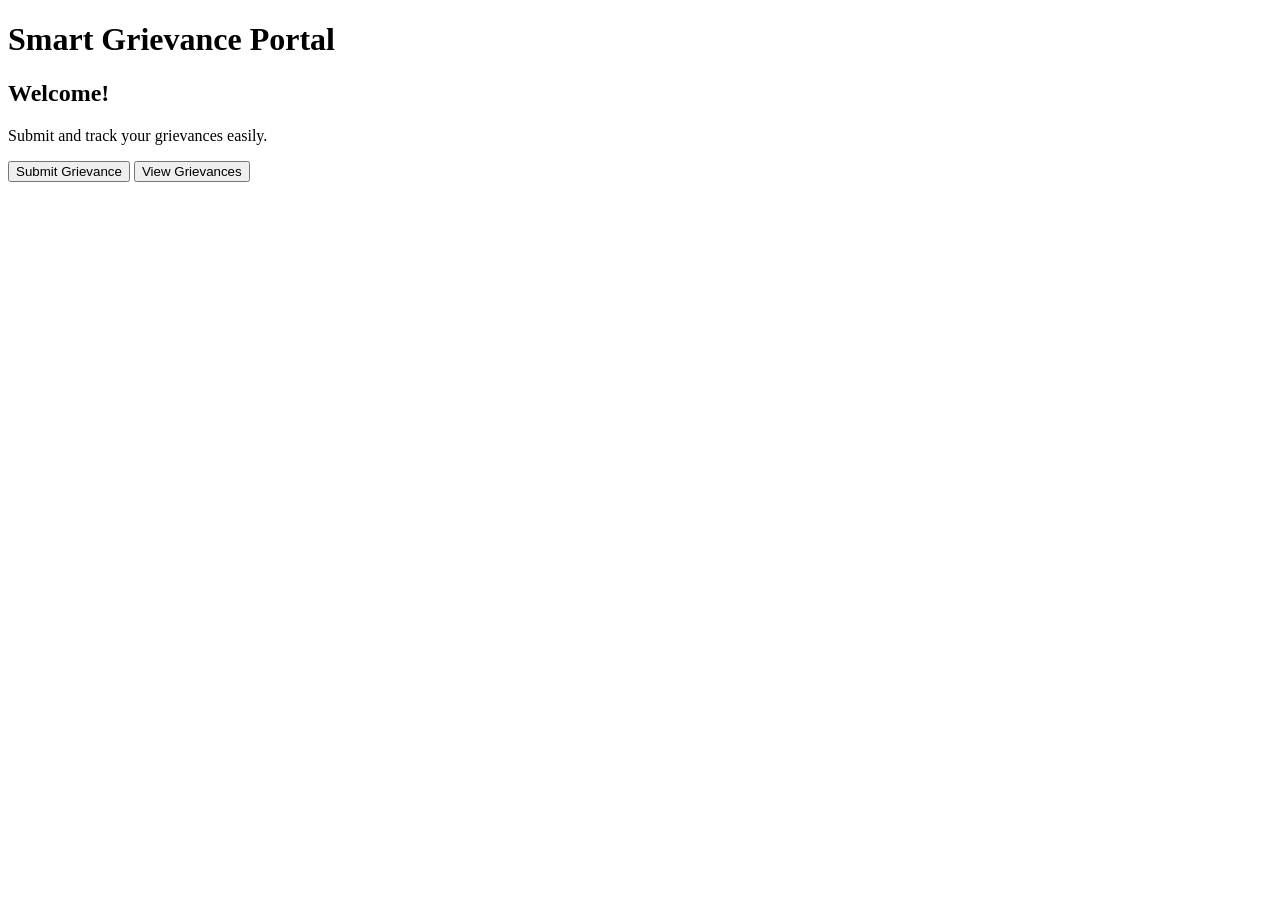
==== src/main/resources/static/index.html @ ce540e04 "Initial working version of Smart Grievance" ====
<!DOCTYPE html>
<html>

<head>
    <title>Smart Grievance</title>
</head>

<body>

    <h1>Smart Grievance Portal</h1>

    <h2>Welcome!</h2>

    <p>Submit and track your grievances easily.</p>

    <button onclick="location.href='submit.html'">Submit Grievance</button>
    <button onclick="location.href='grievances.html'">View Grievances</button>

</body>

</html>
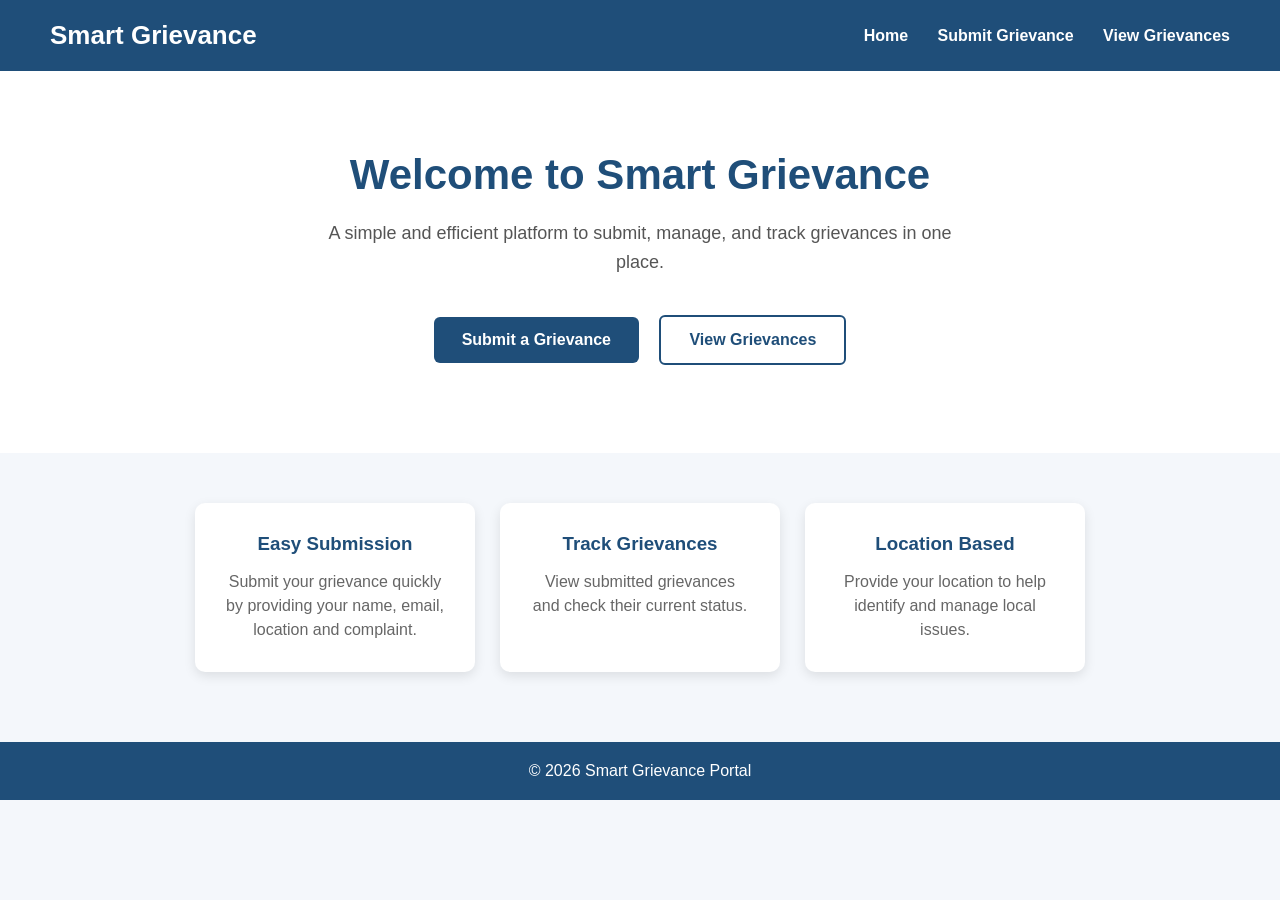
==== commit 3a040d44: "Complete frontend pages" ====
--- a/src/main/resources/static/index.html
+++ b/src/main/resources/static/index.html
@@ -1,21 +1,250 @@
 <!DOCTYPE html>
-<html>
-
+<html lang="en">
 <head>
-    <title>Smart Grievance</title>
+    <meta charset="UTF-8">
+    <meta name="viewport" content="width=device-width, initial-scale=1.0">
+
+    <title>Smart Grievance Portal</title>
+
+    <style>
+        * {
+            margin: 0;
+            padding: 0;
+            box-sizing: border-box;
+            font-family: Arial, sans-serif;
+        }
+
+        body {
+            background: #f4f7fb;
+            color: #222;
+            min-height: 100vh;
+        }
+
+        /* Header */
+        header {
+            background: #1f4e79;
+            color: white;
+            padding: 20px 50px;
+            display: flex;
+            justify-content: space-between;
+            align-items: center;
+        }
+
+        header h1 {
+            font-size: 26px;
+        }
+
+        nav a {
+            color: white;
+            text-decoration: none;
+            margin-left: 25px;
+            font-weight: bold;
+        }
+
+        nav a:hover {
+            text-decoration: underline;
+        }
+
+        /* Hero */
+        .hero {
+            background: white;
+            text-align: center;
+            padding: 80px 20px;
+        }
+
+        .hero h2 {
+            color: #1f4e79;
+            font-size: 42px;
+            margin-bottom: 20px;
+        }
+
+        .hero p {
+            color: #555;
+            font-size: 18px;
+            max-width: 650px;
+            margin: auto;
+            line-height: 1.6;
+        }
+
+        /* Buttons */
+        .buttons {
+            margin-top: 30px;
+        }
+
+        .btn {
+            display: inline-block;
+            padding: 14px 28px;
+            margin: 8px;
+            border-radius: 6px;
+            text-decoration: none;
+            font-weight: bold;
+        }
+
+        .primary {
+            background: #1f4e79;
+            color: white;
+        }
+
+        .primary:hover {
+            background: #163a5c;
+        }
+
+        .secondary {
+            background: white;
+            color: #1f4e79;
+            border: 2px solid #1f4e79;
+        }
+
+        .secondary:hover {
+            background: #eaf2f8;
+        }
+
+        /* Features */
+        .features {
+            display: flex;
+            justify-content: center;
+            gap: 25px;
+            padding: 50px 20px;
+            flex-wrap: wrap;
+        }
+
+        .card {
+            background: white;
+            width: 280px;
+            padding: 30px;
+            text-align: center;
+            border-radius: 10px;
+            box-shadow: 0 4px 12px rgba(0,0,0,0.1);
+        }
+
+        .card h3 {
+            color: #1f4e79;
+            margin-bottom: 15px;
+        }
+
+        .card p {
+            color: #666;
+            line-height: 1.5;
+        }
+
+        /* Footer */
+        footer {
+            background: #1f4e79;
+            color: white;
+            text-align: center;
+            padding: 20px;
+            margin-top: 20px;
+        }
+
+        /* Mobile */
+        @media (max-width: 600px) {
+
+            header {
+                flex-direction: column;
+                gap: 15px;
+                padding: 20px;
+            }
+
+            nav a {
+                margin: 0 8px;
+                font-size: 14px;
+            }
+
+            .hero {
+                padding: 60px 20px;
+            }
+
+            .hero h2 {
+                font-size: 32px;
+            }
+        }
+    </style>
 </head>
 
 <body>
 
-    <h1>Smart Grievance Portal</h1>
-
-    <h2>Welcome!</h2>
-
-    <p>Submit and track your grievances easily.</p>
-
-    <button onclick="location.href='submit.html'">Submit Grievance</button>
-    <button onclick="location.href='grievances.html'">View Grievances</button>
+    <!-- Header -->
+    <header>
+
+        <h1>Smart Grievance</h1>
+
+        <nav>
+            <a href="index.html">Home</a>
+            <a href="submit.html">Submit Grievance</a>
+            <a href="view-grievances.html">View Grievances</a>
+        </nav>
+
+    </header>
+
+
+    <!-- Welcome Section -->
+    <section class="hero">
+
+        <h2>Welcome to Smart Grievance</h2>
+
+        <p>
+            A simple and efficient platform to submit,
+            manage, and track grievances in one place.
+        </p>
+
+        <div class="buttons">
+
+            <a href="submit.html" class="btn primary">
+                Submit a Grievance
+            </a>
+
+            <a href="view-grievances.html" class="btn secondary">
+                View Grievances
+            </a>
+
+        </div>
+
+    </section>
+
+
+    <!-- Features -->
+    <section class="features">
+
+        <div class="card">
+            <h3>Easy Submission</h3>
+
+            <p>
+                Submit your grievance quickly by providing
+                your name, email, location and complaint.
+            </p>
+        </div>
+
+
+        <div class="card">
+            <h3>Track Grievances</h3>
+
+            <p>
+                View submitted grievances and check their
+                current status.
+            </p>
+        </div>
+
+
+        <div class="card">
+            <h3>Location Based</h3>
+
+            <p>
+                Provide your location to help identify
+                and manage local issues.
+            </p>
+        </div>
+
+    </section>
+
+
+    <!-- Footer -->
+    <footer>
+
+        <p>
+            &copy; 2026 Smart Grievance Portal
+        </p>
+
+    </footer>
 
 </body>
-
 </html>
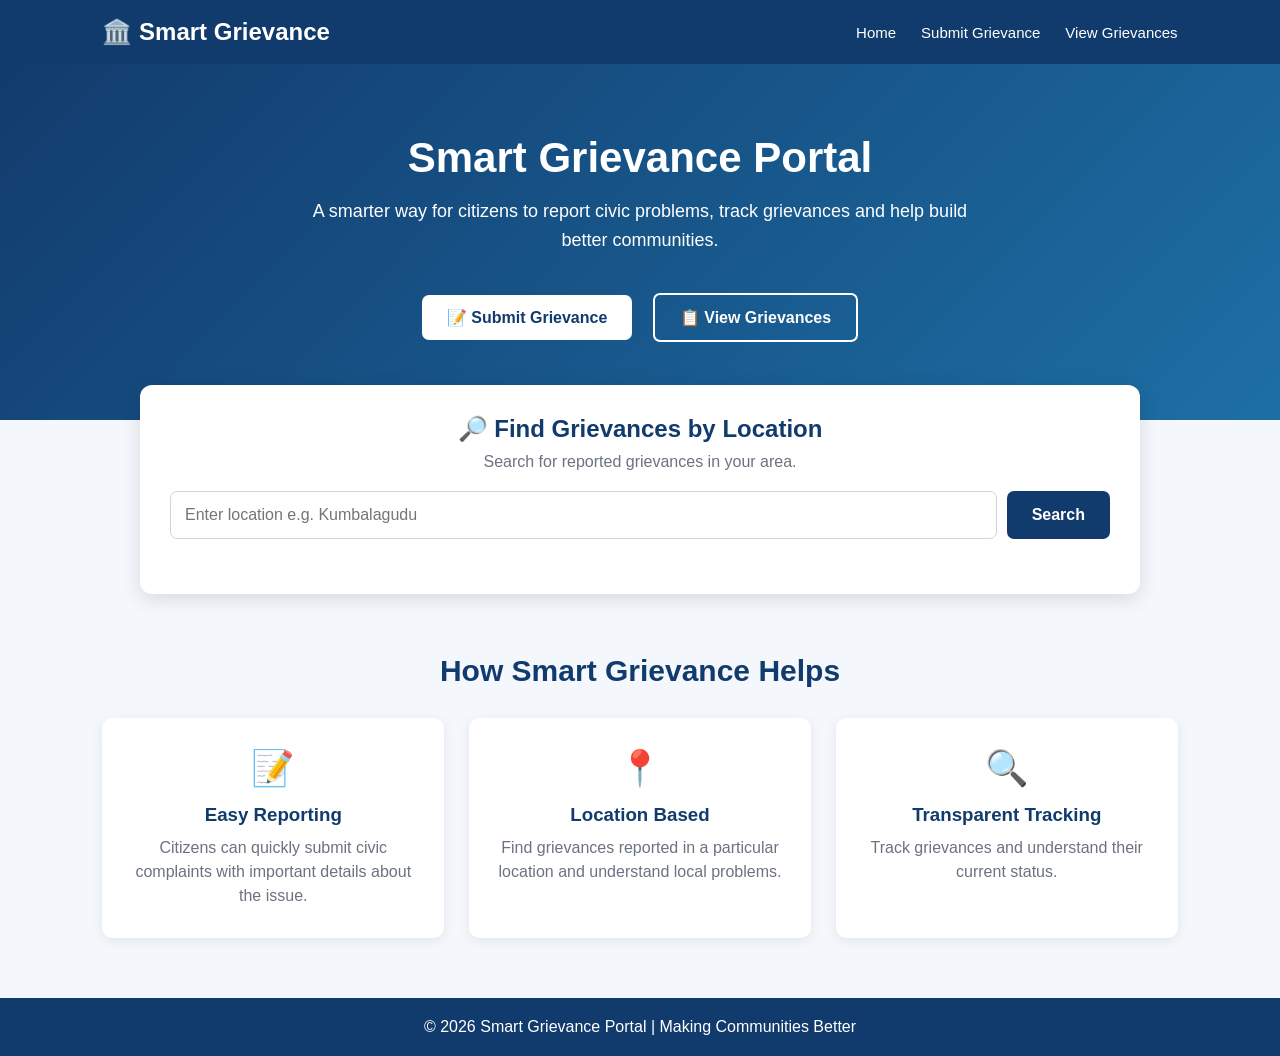
==== commit 548cfcbf: "Add AI grievance processing, SLA escalation and OTP verification" ====
--- a/src/main/resources/static/index.html
+++ b/src/main/resources/static/index.html
@@ -1,5 +1,6 @@
 <!DOCTYPE html>
 <html lang="en">
+
 <head>
     <meta charset="UTF-8">
     <meta name="viewport" content="width=device-width, initial-scale=1.0">
@@ -11,193 +12,307 @@
             margin: 0;
             padding: 0;
             box-sizing: border-box;
-            font-family: Arial, sans-serif;
-        }
-
+            font-family: Arial, Helvetica, sans-serif;
+        }
+        
         body {
             background: #f4f7fb;
-            color: #222;
-            min-height: 100vh;
-        }
-
-        /* Header */
-        header {
-            background: #1f4e79;
+            color: #1f2937;
+        }
+        /* Navigation Bar */
+        
+        nav {
+            background: #123b6d;
             color: white;
-            padding: 20px 50px;
+            padding: 18px 8%;
             display: flex;
             justify-content: space-between;
             align-items: center;
         }
-
-        header h1 {
-            font-size: 26px;
-        }
-
-        nav a {
+        
+        .logo {
+            font-size: 24px;
+            font-weight: bold;
+        }
+        
+        .nav-links {
+            display: flex;
+            gap: 25px;
+        }
+        
+        .nav-links a {
             color: white;
             text-decoration: none;
-            margin-left: 25px;
-            font-weight: bold;
-        }
-
-        nav a:hover {
+            font-size: 15px;
+        }
+        
+        .nav-links a:hover {
             text-decoration: underline;
         }
-
-        /* Hero */
+        /* Hero Section */
+        
         .hero {
-            background: white;
+            background: linear-gradient(135deg, #123b6d, #1d6fa5);
+            color: white;
+            padding: 70px 8%;
             text-align: center;
-            padding: 80px 20px;
-        }
-
-        .hero h2 {
-            color: #1f4e79;
+        }
+        
+        .hero h1 {
             font-size: 42px;
-            margin-bottom: 20px;
-        }
-
+            margin-bottom: 15px;
+        }
+        
         .hero p {
-            color: #555;
             font-size: 18px;
-            max-width: 650px;
+            max-width: 700px;
             margin: auto;
             line-height: 1.6;
         }
-
-        /* Buttons */
-        .buttons {
+        
+        .hero-buttons {
             margin-top: 30px;
         }
-
+        
         .btn {
             display: inline-block;
-            padding: 14px 28px;
+            padding: 13px 25px;
             margin: 8px;
-            border-radius: 6px;
+            border-radius: 7px;
             text-decoration: none;
             font-weight: bold;
-        }
-
-        .primary {
-            background: #1f4e79;
+            cursor: pointer;
+            border: none;
+        }
+        
+        .primary-btn {
+            background: white;
+            color: #123b6d;
+        }
+        
+        .secondary-btn {
+            background: transparent;
             color: white;
-        }
-
-        .primary:hover {
-            background: #163a5c;
-        }
-
-        .secondary {
+            border: 2px solid white;
+        }
+        
+        .btn:hover {
+            opacity: 0.85;
+        }
+        /* Location Search */
+        
+        .search-section {
+            width: 85%;
+            max-width: 1000px;
+            margin: -35px auto 40px;
             background: white;
-            color: #1f4e79;
-            border: 2px solid #1f4e79;
-        }
-
-        .secondary:hover {
-            background: #eaf2f8;
-        }
-
+            padding: 30px;
+            border-radius: 12px;
+            box-shadow: 0 5px 20px rgba(0, 0, 0, 0.12);
+        }
+        
+        .search-section h2 {
+            text-align: center;
+            margin-bottom: 10px;
+            color: #123b6d;
+        }
+        
+        .search-section p {
+            text-align: center;
+            color: #6b7280;
+            margin-bottom: 20px;
+        }
+        
+        .search-box {
+            display: flex;
+            gap: 10px;
+        }
+        
+        .search-box input {
+            flex: 1;
+            padding: 14px;
+            border: 1px solid #d1d5db;
+            border-radius: 7px;
+            font-size: 16px;
+        }
+        
+        .search-box button {
+            padding: 14px 25px;
+            background: #123b6d;
+            color: white;
+            border: none;
+            border-radius: 7px;
+            cursor: pointer;
+            font-size: 16px;
+            font-weight: bold;
+        }
+        
+        .search-box button:hover {
+            background: #0d2d52;
+        }
+        /* Results */
+        
+        #results {
+            margin-top: 25px;
+        }
+        
+        .result-card {
+            background: #f8fafc;
+            border-left: 5px solid #1d6fa5;
+            padding: 18px;
+            margin-top: 12px;
+            border-radius: 6px;
+        }
+        
+        .result-card h3 {
+            color: #123b6d;
+            margin-bottom: 8px;
+        }
+        
+        .result-card p {
+            text-align: left;
+            margin: 5px 0;
+            color: #374151;
+        }
+        
+        .status {
+            display: inline-block;
+            background: #fff3cd;
+            color: #856404;
+            padding: 5px 10px;
+            border-radius: 15px;
+            font-size: 13px;
+            font-weight: bold;
+        }
         /* Features */
+        
         .features {
-            display: flex;
-            justify-content: center;
+            padding: 20px 8% 60px;
+            text-align: center;
+        }
+        
+        .features h2 {
+            color: #123b6d;
+            margin-bottom: 30px;
+            font-size: 30px;
+        }
+        
+        .feature-container {
+            display: grid;
+            grid-template-columns: repeat(3, 1fr);
             gap: 25px;
-            padding: 50px 20px;
-            flex-wrap: wrap;
-        }
-
-        .card {
+        }
+        
+        .feature-card {
             background: white;
-            width: 280px;
-            padding: 30px;
-            text-align: center;
+            padding: 30px 20px;
             border-radius: 10px;
-            box-shadow: 0 4px 12px rgba(0,0,0,0.1);
-        }
-
-        .card h3 {
-            color: #1f4e79;
+            box-shadow: 0 3px 12px rgba(0, 0, 0, 0.08);
+        }
+        
+        .feature-icon {
+            font-size: 35px;
             margin-bottom: 15px;
         }
-
-        .card p {
-            color: #666;
+        
+        .feature-card h3 {
+            color: #123b6d;
+            margin-bottom: 10px;
+        }
+        
+        .feature-card p {
+            color: #6b7280;
             line-height: 1.5;
         }
-
         /* Footer */
+        
         footer {
-            background: #1f4e79;
+            background: #123b6d;
             color: white;
             text-align: center;
             padding: 20px;
-            margin-top: 20px;
-        }
-
+        }
         /* Mobile */
-        @media (max-width: 600px) {
-
-            header {
-                flex-direction: column;
-                gap: 15px;
-                padding: 20px;
+        
+        @media (max-width: 768px) {
+            .nav-links {
+                display: none;
             }
-
-            nav a {
-                margin: 0 8px;
-                font-size: 14px;
-            }
-
-            .hero {
-                padding: 60px 20px;
-            }
-
-            .hero h2 {
+            .hero h1 {
                 font-size: 32px;
             }
+            .search-box {
+                flex-direction: column;
+            }
+            .feature-container {
+                grid-template-columns: 1fr;
+            }
         }
     </style>
 </head>
 
 <body>
 
-    <!-- Header -->
-    <header>
-
-        <h1>Smart Grievance</h1>
-
-        <nav>
+    <!-- Navigation -->
+    <nav>
+
+        <div class="logo">
+            🏛️ Smart Grievance
+        </div>
+
+        <div class="nav-links">
             <a href="index.html">Home</a>
             <a href="submit.html">Submit Grievance</a>
-            <a href="view-grievances.html">View Grievances</a>
-        </nav>
-
-    </header>
-
-
-    <!-- Welcome Section -->
+            <a href="grievances.html">View Grievances</a>
+        </div>
+
+    </nav>
+
+
+    <!-- Hero Section -->
     <section class="hero">
 
-        <h2>Welcome to Smart Grievance</h2>
+        <h1>Smart Grievance Portal</h1>
 
         <p>
-            A simple and efficient platform to submit,
-            manage, and track grievances in one place.
+            A smarter way for citizens to report civic problems, track grievances and help build better communities.
         </p>
 
-        <div class="buttons">
-
-            <a href="submit.html" class="btn primary">
-                Submit a Grievance
+        <div class="hero-buttons">
+
+            <a href="submit.html" class="btn primary-btn">
+                📝 Submit Grievance
             </a>
 
-            <a href="view-grievances.html" class="btn secondary">
-                View Grievances
+            <a href="grievances.html" class="btn secondary-btn">
+                📋 View Grievances
             </a>
 
         </div>
+
+    </section>
+
+
+    <!-- Location Search -->
+    <section class="search-section">
+
+        <h2>🔎 Find Grievances by Location</h2>
+
+        <p>
+            Search for reported grievances in your area.
+        </p>
+
+        <div class="search-box">
+
+            <input type="text" id="locationInput" placeholder="Enter location e.g. Kumbalagudu">
+
+            <button onclick="searchLocation()">
+                Search
+            </button>
+
+        </div>
+
+        <div id="results"></div>
 
     </section>
 
@@ -205,33 +320,54 @@
     <!-- Features -->
     <section class="features">
 
-        <div class="card">
-            <h3>Easy Submission</h3>
-
-            <p>
-                Submit your grievance quickly by providing
-                your name, email, location and complaint.
-            </p>
-        </div>
-
-
-        <div class="card">
-            <h3>Track Grievances</h3>
-
-            <p>
-                View submitted grievances and check their
-                current status.
-            </p>
-        </div>
-
-
-        <div class="card">
-            <h3>Location Based</h3>
-
-            <p>
-                Provide your location to help identify
-                and manage local issues.
-            </p>
+        <h2>How Smart Grievance Helps</h2>
+
+        <div class="feature-container">
+
+            <div class="feature-card">
+
+                <div class="feature-icon">
+                    📝
+                </div>
+
+                <h3>Easy Reporting</h3>
+
+                <p>
+                    Citizens can quickly submit civic complaints with important details about the issue.
+                </p>
+
+            </div>
+
+
+            <div class="feature-card">
+
+                <div class="feature-icon">
+                    📍
+                </div>
+
+                <h3>Location Based</h3>
+
+                <p>
+                    Find grievances reported in a particular location and understand local problems.
+                </p>
+
+            </div>
+
+
+            <div class="feature-card">
+
+                <div class="feature-icon">
+                    🔍
+                </div>
+
+                <h3>Transparent Tracking</h3>
+
+                <p>
+                    Track grievances and understand their current status.
+                </p>
+
+            </div>
+
         </div>
 
     </section>
@@ -241,10 +377,127 @@
     <footer>
 
         <p>
-            &copy; 2026 Smart Grievance Portal
+            © 2026 Smart Grievance Portal | Making Communities Better
         </p>
 
     </footer>
 
+
+    <!-- JavaScript -->
+    <script>
+        function searchLocation() {
+
+            const location =
+                document.getElementById("locationInput").value.trim();
+
+            const results =
+                document.getElementById("results");
+
+            if (location === "") {
+
+                results.innerHTML =
+                    "<p style='text-align:center;color:red;'>Please enter a location.</p>";
+
+                return;
+            }
+
+            results.innerHTML =
+                "<p style='text-align:center;'>Searching...</p>";
+
+            fetch(
+                "/grievances/location/" +
+                encodeURIComponent(location)
+            )
+
+            .then(response => {
+
+                if (!response.ok) {
+                    throw new Error("Failed to fetch grievances");
+                }
+
+                return response.json();
+
+            })
+
+            .then(data => {
+
+                results.innerHTML = "";
+
+                if (data.length === 0) {
+
+                    results.innerHTML =
+                        "<p style='text-align:center;color:#6b7280;'>No grievances found for this location.</p>";
+
+                    return;
+                }
+
+                data.forEach(grievance => {
+
+                    const card =
+                        document.createElement("div");
+
+                    card.className = "result-card";
+
+                    card.innerHTML = `
+
+                            <h3>Grievance #${grievance.id}</h3>
+
+                            <p>
+                                <strong>Location:</strong>
+                                ${grievance.location}
+                            </p>
+
+                            <p>
+                                <strong>Grievance:</strong>
+                                ${grievance.grievance}
+                            </p>
+
+                            <p>
+                                <strong>Reported by:</strong>
+                                ${grievance.name}
+                            </p>
+
+                            <p>
+                                <strong>Status:</strong>
+                                <span class="status">
+                                    ${grievance.status || "Pending"}
+                                </span>
+                            </p>
+
+                        `;
+
+                    results.appendChild(card);
+
+                });
+
+            })
+
+            .catch(error => {
+
+                console.error(error);
+
+                results.innerHTML =
+                    "<p style='text-align:center;color:red;'>Unable to load grievances. Please try again.</p>";
+
+            });
+
+        }
+
+
+        // Allow pressing Enter in the search box
+        document
+            .getElementById("locationInput")
+            .addEventListener("keypress", function(event) {
+
+                if (event.key === "Enter") {
+
+                    searchLocation();
+
+                }
+
+            });
+    </script>
+
 </body>
+
 </html>
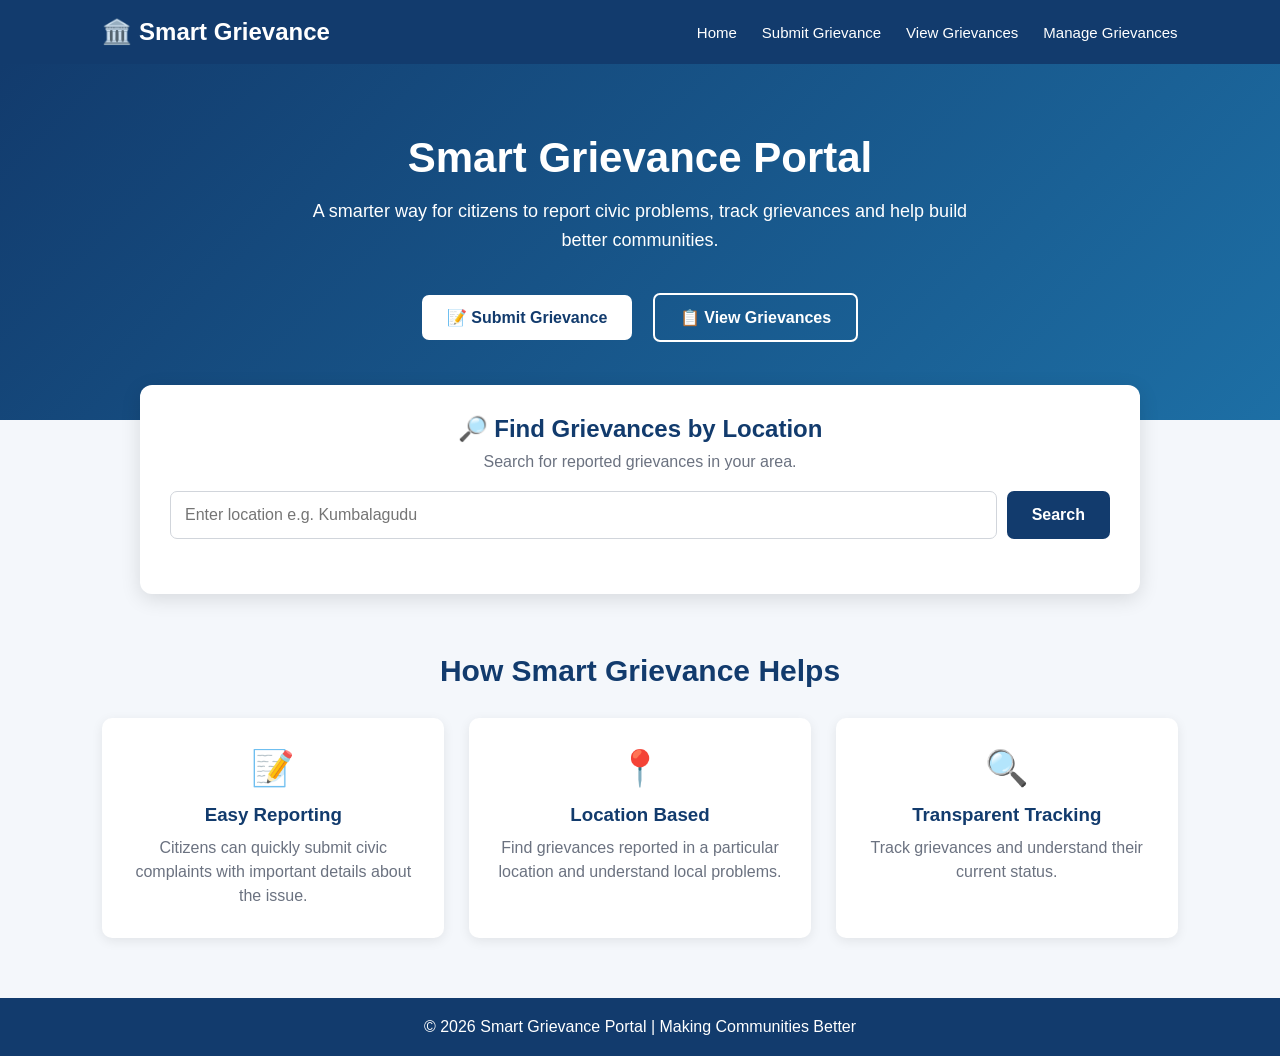
==== commit de2b2cb4: "Merge database features into main" ====
--- a/src/main/resources/static/index.html
+++ b/src/main/resources/static/index.html
@@ -18,6 +18,7 @@
         body {
             background: #f4f7fb;
             color: #1f2937;
+            min-height: 100vh;
         }
         /* Navigation Bar */
         
@@ -254,6 +255,7 @@
 <body>
 
     <!-- Navigation -->
+
     <nav>
 
         <div class="logo">
@@ -261,18 +263,33 @@
         </div>
 
         <div class="nav-links">
+
             <a href="index.html">Home</a>
-            <a href="submit.html">Submit Grievance</a>
-            <a href="grievances.html">View Grievances</a>
+
+            <a href="submit.html">
+                Submit Grievance
+            </a>
+
+            <a href="grievances.html">
+                View Grievances
+            </a>
+
+            <a href="view-grievances.html">
+                Manage Grievances
+            </a>
+
         </div>
 
     </nav>
 
 
     <!-- Hero Section -->
+
     <section class="hero">
 
-        <h1>Smart Grievance Portal</h1>
+        <h1>
+            Smart Grievance Portal
+        </h1>
 
         <p>
             A smarter way for citizens to report civic problems, track grievances and help build better communities.
@@ -294,9 +311,12 @@
 
 
     <!-- Location Search -->
+
     <section class="search-section">
 
-        <h2>🔎 Find Grievances by Location</h2>
+        <h2>
+            🔎 Find Grievances by Location
+        </h2>
 
         <p>
             Search for reported grievances in your area.
@@ -318,9 +338,12 @@
 
 
     <!-- Features -->
+
     <section class="features">
 
-        <h2>How Smart Grievance Helps</h2>
+        <h2>
+            How Smart Grievance Helps
+        </h2>
 
         <div class="feature-container">
 
@@ -330,7 +353,9 @@
                     📝
                 </div>
 
-                <h3>Easy Reporting</h3>
+                <h3>
+                    Easy Reporting
+                </h3>
 
                 <p>
                     Citizens can quickly submit civic complaints with important details about the issue.
@@ -345,7 +370,9 @@
                     📍
                 </div>
 
-                <h3>Location Based</h3>
+                <h3>
+                    Location Based
+                </h3>
 
                 <p>
                     Find grievances reported in a particular location and understand local problems.
@@ -360,7 +387,9 @@
                     🔍
                 </div>
 
-                <h3>Transparent Tracking</h3>
+                <h3>
+                    Transparent Tracking
+                </h3>
 
                 <p>
                     Track grievances and understand their current status.
@@ -374,6 +403,7 @@
 
 
     <!-- Footer -->
+
     <footer>
 
         <p>
@@ -384,6 +414,7 @@
 
 
     <!-- JavaScript -->
+
     <script>
         function searchLocation() {
 
@@ -440,31 +471,35 @@
 
                     card.innerHTML = `
 
-                            <h3>Grievance #${grievance.id}</h3>
-
-                            <p>
-                                <strong>Location:</strong>
-                                ${grievance.location}
-                            </p>
-
-                            <p>
-                                <strong>Grievance:</strong>
-                                ${grievance.grievance}
-                            </p>
-
-                            <p>
-                                <strong>Reported by:</strong>
-                                ${grievance.name}
-                            </p>
-
-                            <p>
-                                <strong>Status:</strong>
-                                <span class="status">
-                                    ${grievance.status || "Pending"}
-                                </span>
-                            </p>
-
-                        `;
+                        <h3>
+                            Grievance #${grievance.id}
+                        </h3>
+
+                        <p>
+                            <strong>Location:</strong>
+                            ${grievance.location}
+                        </p>
+
+                        <p>
+                            <strong>Grievance:</strong>
+                            ${grievance.grievance}
+                        </p>
+
+                        <p>
+                            <strong>Reported by:</strong>
+                            ${grievance.name}
+                        </p>
+
+                        <p>
+                            <strong>Status:</strong>
+
+                            <span class="status">
+                                ${grievance.status || "Pending"}
+                            </span>
+
+                        </p>
+
+                    `;
 
                     results.appendChild(card);
 
@@ -485,6 +520,7 @@
 
 
         // Allow pressing Enter in the search box
+
         document
             .getElementById("locationInput")
             .addEventListener("keypress", function(event) {
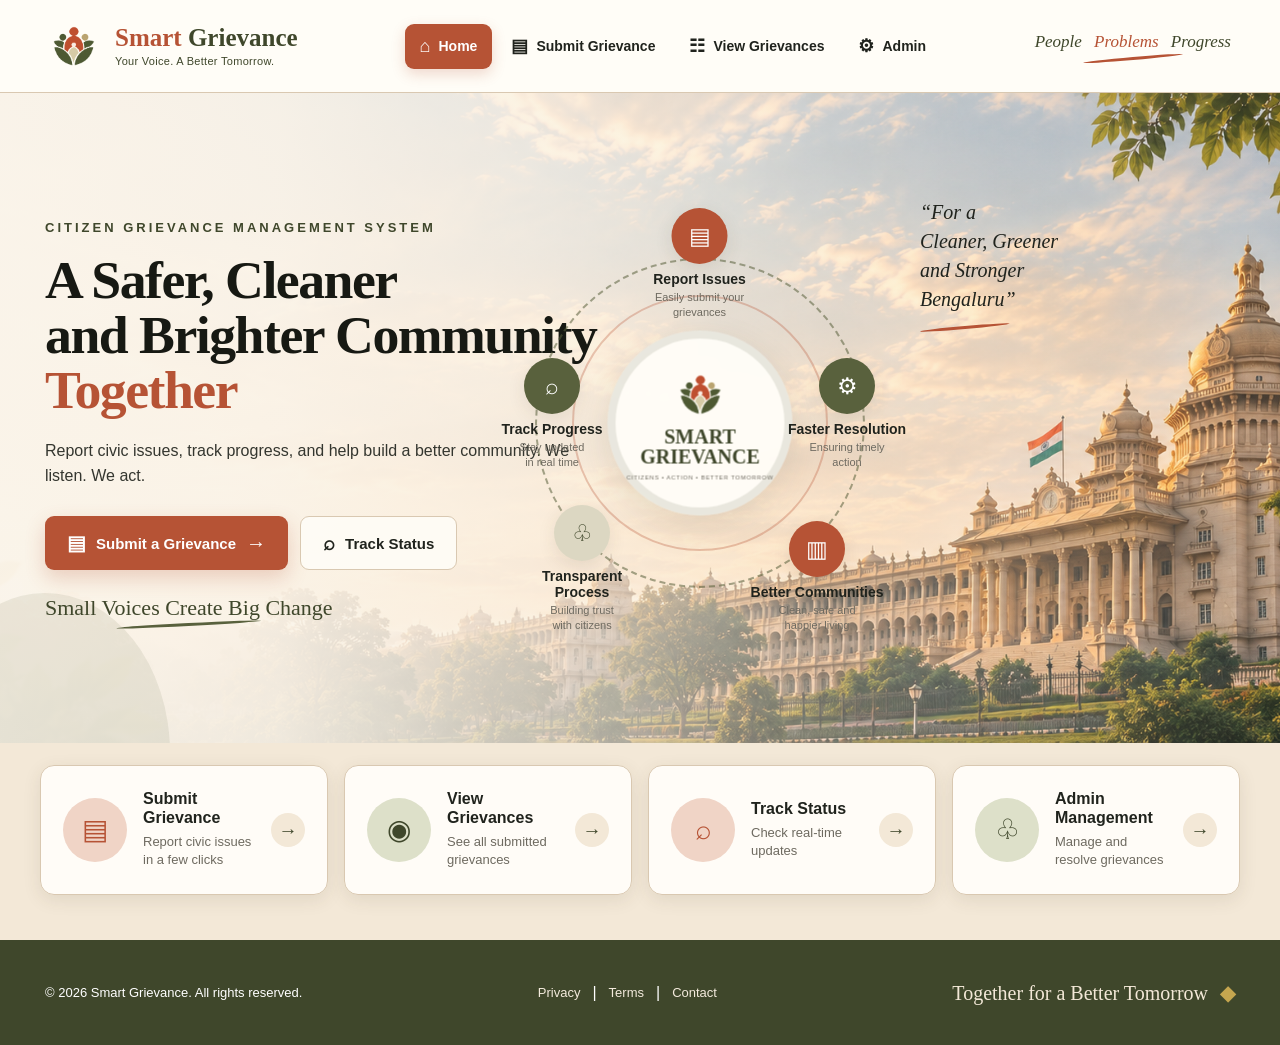
==== commit 5f7e9092: "Complete home page UI redesign" ====
--- a/src/main/resources/static/index.html
+++ b/src/main/resources/static/index.html
@@ -5,535 +5,471 @@
     <meta charset="UTF-8">
     <meta name="viewport" content="width=device-width, initial-scale=1.0">
 
-    <title>Smart Grievance Portal</title>
-
-    <style>
-        * {
-            margin: 0;
-            padding: 0;
-            box-sizing: border-box;
-            font-family: Arial, Helvetica, sans-serif;
-        }
-        
-        body {
-            background: #f4f7fb;
-            color: #1f2937;
-            min-height: 100vh;
-        }
-        /* Navigation Bar */
-        
-        nav {
-            background: #123b6d;
-            color: white;
-            padding: 18px 8%;
-            display: flex;
-            justify-content: space-between;
-            align-items: center;
-        }
-        
-        .logo {
-            font-size: 24px;
-            font-weight: bold;
-        }
-        
-        .nav-links {
-            display: flex;
-            gap: 25px;
-        }
-        
-        .nav-links a {
-            color: white;
-            text-decoration: none;
-            font-size: 15px;
-        }
-        
-        .nav-links a:hover {
-            text-decoration: underline;
-        }
-        /* Hero Section */
-        
-        .hero {
-            background: linear-gradient(135deg, #123b6d, #1d6fa5);
-            color: white;
-            padding: 70px 8%;
-            text-align: center;
-        }
-        
-        .hero h1 {
-            font-size: 42px;
-            margin-bottom: 15px;
-        }
-        
-        .hero p {
-            font-size: 18px;
-            max-width: 700px;
-            margin: auto;
-            line-height: 1.6;
-        }
-        
-        .hero-buttons {
-            margin-top: 30px;
-        }
-        
-        .btn {
-            display: inline-block;
-            padding: 13px 25px;
-            margin: 8px;
-            border-radius: 7px;
-            text-decoration: none;
-            font-weight: bold;
-            cursor: pointer;
-            border: none;
-        }
-        
-        .primary-btn {
-            background: white;
-            color: #123b6d;
-        }
-        
-        .secondary-btn {
-            background: transparent;
-            color: white;
-            border: 2px solid white;
-        }
-        
-        .btn:hover {
-            opacity: 0.85;
-        }
-        /* Location Search */
-        
-        .search-section {
-            width: 85%;
-            max-width: 1000px;
-            margin: -35px auto 40px;
-            background: white;
-            padding: 30px;
-            border-radius: 12px;
-            box-shadow: 0 5px 20px rgba(0, 0, 0, 0.12);
-        }
-        
-        .search-section h2 {
-            text-align: center;
-            margin-bottom: 10px;
-            color: #123b6d;
-        }
-        
-        .search-section p {
-            text-align: center;
-            color: #6b7280;
-            margin-bottom: 20px;
-        }
-        
-        .search-box {
-            display: flex;
-            gap: 10px;
-        }
-        
-        .search-box input {
-            flex: 1;
-            padding: 14px;
-            border: 1px solid #d1d5db;
-            border-radius: 7px;
-            font-size: 16px;
-        }
-        
-        .search-box button {
-            padding: 14px 25px;
-            background: #123b6d;
-            color: white;
-            border: none;
-            border-radius: 7px;
-            cursor: pointer;
-            font-size: 16px;
-            font-weight: bold;
-        }
-        
-        .search-box button:hover {
-            background: #0d2d52;
-        }
-        /* Results */
-        
-        #results {
-            margin-top: 25px;
-        }
-        
-        .result-card {
-            background: #f8fafc;
-            border-left: 5px solid #1d6fa5;
-            padding: 18px;
-            margin-top: 12px;
-            border-radius: 6px;
-        }
-        
-        .result-card h3 {
-            color: #123b6d;
-            margin-bottom: 8px;
-        }
-        
-        .result-card p {
-            text-align: left;
-            margin: 5px 0;
-            color: #374151;
-        }
-        
-        .status {
-            display: inline-block;
-            background: #fff3cd;
-            color: #856404;
-            padding: 5px 10px;
-            border-radius: 15px;
-            font-size: 13px;
-            font-weight: bold;
-        }
-        /* Features */
-        
-        .features {
-            padding: 20px 8% 60px;
-            text-align: center;
-        }
-        
-        .features h2 {
-            color: #123b6d;
-            margin-bottom: 30px;
-            font-size: 30px;
-        }
-        
-        .feature-container {
-            display: grid;
-            grid-template-columns: repeat(3, 1fr);
-            gap: 25px;
-        }
-        
-        .feature-card {
-            background: white;
-            padding: 30px 20px;
-            border-radius: 10px;
-            box-shadow: 0 3px 12px rgba(0, 0, 0, 0.08);
-        }
-        
-        .feature-icon {
-            font-size: 35px;
-            margin-bottom: 15px;
-        }
-        
-        .feature-card h3 {
-            color: #123b6d;
-            margin-bottom: 10px;
-        }
-        
-        .feature-card p {
-            color: #6b7280;
-            line-height: 1.5;
-        }
-        /* Footer */
-        
-        footer {
-            background: #123b6d;
-            color: white;
-            text-align: center;
-            padding: 20px;
-        }
-        /* Mobile */
-        
-        @media (max-width: 768px) {
-            .nav-links {
-                display: none;
-            }
-            .hero h1 {
-                font-size: 32px;
-            }
-            .search-box {
-                flex-direction: column;
-            }
-            .feature-container {
-                grid-template-columns: 1fr;
-            }
-        }
-    </style>
+    <title>Smart Grievance | Your Voice. A Better Tomorrow.</title>
+
+    <link rel="stylesheet" href="style.css">
 </head>
 
 <body>
 
-    <!-- Navigation -->
-
-    <nav>
-
-        <div class="logo">
-            🏛️ Smart Grievance
+    <!-- ================= HEADER ================= -->
+
+    <header class="navbar">
+
+        <div class="nav-container">
+
+        <a href="index.html" class="brand">
+                
+            <img
+                
+                src="logo-symbol.png"
+                alt="Smart Grievance Logo"
+                class="logo-symbol">
+                
+            <div class="brand-text">
+                    <h1>Smart <span>Grievance</span></h1>
+                    <p>Your Voice. A Better Tomorrow.</p>
+            
+            </div>
+        </a>
+
+
+            <nav class="nav-links">
+
+                <a href="index.html" class="active">
+                    <span class="nav-icon">⌂</span>
+                    Home
+                </a>
+
+                <a href="submit.html">
+                    <span class="nav-icon">▤</span>
+                    Submit Grievance
+                </a>
+
+                <a href="view-grievances.html">
+                    <span class="nav-icon">☷</span>
+                    View Grievances
+                </a>
+
+                <a href="admin.html">
+                    <span class="nav-icon">⚙</span>
+                    Admin
+                </a>
+
+            </nav>
+
+
+            <div class="nav-message">
+                <span>People</span>
+                <span>Problems</span>
+                <span>Progress</span>
+                <div class="message-line"></div>
+            </div>
+
         </div>
 
-        <div class="nav-links">
-
-            <a href="index.html">Home</a>
-
-            <a href="submit.html">
-                Submit Grievance
-            </a>
-
-            <a href="grievances.html">
-                View Grievances
-            </a>
-
-            <a href="view-grievances.html">
-                Manage Grievances
-            </a>
+    </header>
+
+
+    <!-- ================= HERO ================= -->
+
+    <main>
+
+        <section class="hero">
+
+            <div class="hero-overlay"></div>
+
+            <div class="hero-container">
+
+
+                <!-- LEFT SIDE -->
+
+                <div class="hero-content">
+
+                    <p class="eyebrow">
+                        CITIZEN GRIEVANCE MANAGEMENT SYSTEM
+                    </p>
+
+
+                    <h2>
+                        A Safer, Cleaner<br>
+                        and Brighter Community
+                        <span>Together</span>
+                    </h2>
+
+
+                    <p class="hero-description">
+                        Report civic issues, track progress, and help build
+                        a better community. We listen. We act.
+                    </p>
+
+
+                    <div class="hero-buttons">
+
+                        <a
+                            href="submit.html"
+                            class="hero-btn primary-btn">
+
+                            <span class="button-icon">▤</span>
+
+                            Submit a Grievance
+
+                            <span class="arrow">→</span>
+
+                        </a>
+
+
+                        <a
+                            href="view-grievances.html"
+                            class="hero-btn secondary-btn">
+
+                            <span class="search-icon">⌕</span>
+
+                            Track Status
+
+                        </a>
+
+                    </div>
+
+
+                    <div class="hero-quote">
+
+                        <span>
+                            Small Voices Create Big Change
+                        </span>
+
+                        <div></div>
+
+                    </div>
+
+                </div>
+
+
+
+                <!-- RIGHT SIDE PROCESS GRAPHIC -->
+
+                <div class="process-area">
+
+
+                    <div class="process-circle"></div>
+
+
+                    <!-- CENTER -->
+
+                    <div class="process-center">
+                        
+                        <img
+                           src="logo-symbol.png"
+                           alt="Smart Grievance"
+                           class="process-logo">
+                           
+                        <h3>
+                            SMART<br>
+                            GRIEVANCE
+                        </h3>
+                        
+                        <p>
+                            CITIZENS • ACTION • BETTER TOMORROW
+                        </p>
+                    </div>
+
+
+                    <!-- TOP -->
+
+                    <div class="process-item process-top">
+
+                        <div class="process-icon terracotta">
+                            ▤
+                        </div>
+
+                        <h4>Report Issues</h4>
+
+                        <p>
+                            Easily submit your<br>
+                            grievances
+                        </p>
+
+                    </div>
+
+
+                    <!-- LEFT -->
+
+                    <div class="process-item process-left">
+
+                        <div class="process-icon olive">
+                            ⌕
+                        </div>
+
+                        <h4>Track Progress</h4>
+
+                        <p>
+                            Stay updated<br>
+                            in real time
+                        </p>
+
+                    </div>
+
+
+                    <!-- RIGHT -->
+
+                    <div class="process-item process-right">
+
+                        <div class="process-icon olive">
+                            ⚙
+                        </div>
+
+                        <h4>Faster Resolution</h4>
+
+                        <p>
+                            Ensuring timely<br>
+                            action
+                        </p>
+
+                    </div>
+
+
+                    <!-- BOTTOM LEFT -->
+
+                    <div class="process-item process-bottom-left">
+
+                        <div class="process-icon beige-icon">
+                            ♧
+                        </div>
+
+                        <h4>Transparent<br>Process</h4>
+
+                        <p>
+                            Building trust<br>
+                            with citizens
+                        </p>
+
+                    </div>
+
+
+                    <!-- BOTTOM RIGHT -->
+
+                    <div class="process-item process-bottom-right">
+
+                        <div class="process-icon terracotta">
+                            ▥
+                        </div>
+
+                        <h4>Better Communities</h4>
+
+                        <p>
+                            Clean, safe and<br>
+                            happier living
+                        </p>
+
+                    </div>
+
+                </div>
+
+
+                <!-- BENGALURU QUOTE -->
+
+                <div class="bengaluru-quote">
+
+                    <p>
+                        “For a<br>
+                        Cleaner, Greener<br>
+                        and Stronger<br>
+                        Bengaluru”
+                    </p>
+
+                    <div></div>
+
+                </div>
+
+
+            </div>
+
+        </section>
+
+
+
+        <!-- ================= FEATURE CARDS ================= -->
+
+        <section class="features">
+
+            <div class="features-container">
+
+
+                <!-- CARD 1 -->
+
+                <a
+                    href="submit.html"
+                    class="feature-card">
+
+                    <div class="feature-icon terracotta-bg">
+                        ▤
+                    </div>
+
+                    <div class="feature-content">
+
+                        <h3>
+                            Submit Grievance
+                        </h3>
+
+                        <p>
+                            Report civic issues
+                            in a few clicks
+                        </p>
+
+                    </div>
+
+                    <div class="card-arrow">
+                        →
+                    </div>
+
+                </a>
+
+
+                <!-- CARD 2 -->
+
+                <a
+                    href="view-grievances.html"
+                    class="feature-card">
+
+                    <div class="feature-icon olive-bg">
+                        ◉
+                    </div>
+
+                    <div class="feature-content">
+
+                        <h3>
+                            View Grievances
+                        </h3>
+
+                        <p>
+                            See all submitted
+                            grievances
+                        </p>
+
+                    </div>
+
+                    <div class="card-arrow">
+                        →
+                    </div>
+
+                </a>
+
+
+                <!-- CARD 3 -->
+
+                <a
+                    href="view-grievances.html"
+                    class="feature-card">
+
+                    <div class="feature-icon terracotta-bg">
+                        ⌕
+                    </div>
+
+                    <div class="feature-content">
+
+                        <h3>
+                            Track Status
+                        </h3>
+
+                        <p>
+                            Check real-time
+                            updates
+                        </p>
+
+                    </div>
+
+                    <div class="card-arrow">
+                        →
+                    </div>
+
+                </a>
+
+
+                <!-- CARD 4 -->
+
+                <a
+                    href="admin.html"
+                    class="feature-card">
+
+                    <div class="feature-icon olive-bg">
+                        ♧
+                    </div>
+
+                    <div class="feature-content">
+
+                        <h3>
+                            Admin Management
+                        </h3>
+
+                        <p>
+                            Manage and resolve
+                            grievances
+                        </p>
+
+                    </div>
+
+                    <div class="card-arrow">
+                        →
+                    </div>
+
+                </a>
+
+
+            </div>
+
+        </section>
+
+    </main>
+
+
+
+    <!-- ================= FOOTER ================= -->
+
+    <footer class="footer">
+
+        <div class="footer-container">
+
+            <p>
+                © 2026 Smart Grievance. All rights reserved.
+            </p>
+
+
+            <div class="footer-links">
+
+                <a href="#">
+                    Privacy
+                </a>
+
+                <span>|</span>
+
+                <a href="#">
+                    Terms
+                </a>
+
+                <span>|</span>
+
+                <a href="#">
+                    Contact
+                </a>
+
+            </div>
+
+
+            <div class="footer-message">
+
+                <span>
+                    Together for a Better Tomorrow
+                </span>
+
+                <b>◆</b>
+
+            </div>
 
         </div>
 
-    </nav>
-
-
-    <!-- Hero Section -->
-
-    <section class="hero">
-
-        <h1>
-            Smart Grievance Portal
-        </h1>
-
-        <p>
-            A smarter way for citizens to report civic problems, track grievances and help build better communities.
-        </p>
-
-        <div class="hero-buttons">
-
-            <a href="submit.html" class="btn primary-btn">
-                📝 Submit Grievance
-            </a>
-
-            <a href="grievances.html" class="btn secondary-btn">
-                📋 View Grievances
-            </a>
-
-        </div>
-
-    </section>
-
-
-    <!-- Location Search -->
-
-    <section class="search-section">
-
-        <h2>
-            🔎 Find Grievances by Location
-        </h2>
-
-        <p>
-            Search for reported grievances in your area.
-        </p>
-
-        <div class="search-box">
-
-            <input type="text" id="locationInput" placeholder="Enter location e.g. Kumbalagudu">
-
-            <button onclick="searchLocation()">
-                Search
-            </button>
-
-        </div>
-
-        <div id="results"></div>
-
-    </section>
-
-
-    <!-- Features -->
-
-    <section class="features">
-
-        <h2>
-            How Smart Grievance Helps
-        </h2>
-
-        <div class="feature-container">
-
-            <div class="feature-card">
-
-                <div class="feature-icon">
-                    📝
-                </div>
-
-                <h3>
-                    Easy Reporting
-                </h3>
-
-                <p>
-                    Citizens can quickly submit civic complaints with important details about the issue.
-                </p>
-
-            </div>
-
-
-            <div class="feature-card">
-
-                <div class="feature-icon">
-                    📍
-                </div>
-
-                <h3>
-                    Location Based
-                </h3>
-
-                <p>
-                    Find grievances reported in a particular location and understand local problems.
-                </p>
-
-            </div>
-
-
-            <div class="feature-card">
-
-                <div class="feature-icon">
-                    🔍
-                </div>
-
-                <h3>
-                    Transparent Tracking
-                </h3>
-
-                <p>
-                    Track grievances and understand their current status.
-                </p>
-
-            </div>
-
-        </div>
-
-    </section>
-
-
-    <!-- Footer -->
-
-    <footer>
-
-        <p>
-            © 2026 Smart Grievance Portal | Making Communities Better
-        </p>
-
     </footer>
 
 
-    <!-- JavaScript -->
-
-    <script>
-        function searchLocation() {
-
-            const location =
-                document.getElementById("locationInput").value.trim();
-
-            const results =
-                document.getElementById("results");
-
-            if (location === "") {
-
-                results.innerHTML =
-                    "<p style='text-align:center;color:red;'>Please enter a location.</p>";
-
-                return;
-            }
-
-            results.innerHTML =
-                "<p style='text-align:center;'>Searching...</p>";
-
-            fetch(
-                "/grievances/location/" +
-                encodeURIComponent(location)
-            )
-
-            .then(response => {
-
-                if (!response.ok) {
-                    throw new Error("Failed to fetch grievances");
-                }
-
-                return response.json();
-
-            })
-
-            .then(data => {
-
-                results.innerHTML = "";
-
-                if (data.length === 0) {
-
-                    results.innerHTML =
-                        "<p style='text-align:center;color:#6b7280;'>No grievances found for this location.</p>";
-
-                    return;
-                }
-
-                data.forEach(grievance => {
-
-                    const card =
-                        document.createElement("div");
-
-                    card.className = "result-card";
-
-                    card.innerHTML = `
-
-                        <h3>
-                            Grievance #${grievance.id}
-                        </h3>
-
-                        <p>
-                            <strong>Location:</strong>
-                            ${grievance.location}
-                        </p>
-
-                        <p>
-                            <strong>Grievance:</strong>
-                            ${grievance.grievance}
-                        </p>
-
-                        <p>
-                            <strong>Reported by:</strong>
-                            ${grievance.name}
-                        </p>
-
-                        <p>
-                            <strong>Status:</strong>
-
-                            <span class="status">
-                                ${grievance.status || "Pending"}
-                            </span>
-
-                        </p>
-
-                    `;
-
-                    results.appendChild(card);
-
-                });
-
-            })
-
-            .catch(error => {
-
-                console.error(error);
-
-                results.innerHTML =
-                    "<p style='text-align:center;color:red;'>Unable to load grievances. Please try again.</p>";
-
-            });
-
-        }
-
-
-        // Allow pressing Enter in the search box
-
-        document
-            .getElementById("locationInput")
-            .addEventListener("keypress", function(event) {
-
-                if (event.key === "Enter") {
-
-                    searchLocation();
-
-                }
-
-            });
-    </script>
-
 </body>
 
 </html>
--- a/src/main/resources/static/style.css
+++ b/src/main/resources/static/style.css
@@ -0,0 +1,1374 @@
+/* ============================================================
+   SMART GRIEVANCE
+   FINAL CLEAN CSS
+   TERRACOTTA + OLIVE + BEIGE
+   ============================================================ */
+
+
+/* ============================================================
+   COLORS
+   ============================================================ */
+
+:root {
+    --terracotta: #B65335;
+    --terracotta-dark: #913F2A;
+    --terracotta-light: #E9C8B8;
+
+    --olive: #59613D;
+    --olive-dark: #3F472B;
+    --olive-light: #DCE0C9;
+
+    --beige: #F3E8D7;
+    --beige-light: #FAF4EA;
+
+    --cream: #FFFDF8;
+
+    --dark: #20231D;
+    --text: #34362F;
+    --muted: #6E6A60;
+
+    --border: #D9C8B1;
+
+    --shadow:
+        0 12px 35px rgba(64, 55, 39, 0.12);
+
+    --shadow-small:
+        0 5px 18px rgba(64, 55, 39, 0.10);
+}
+
+
+/* ============================================================
+   RESET
+   ============================================================ */
+
+* {
+    margin: 0;
+    padding: 0;
+    box-sizing: border-box;
+}
+
+html {
+    scroll-behavior: smooth;
+    width: 100%;
+    overflow-x: hidden;
+}
+
+body {
+    width: 100%;
+    min-height: 100vh;
+
+    font-family:
+        Arial,
+        Helvetica,
+        sans-serif;
+
+    background: var(--beige);
+    color: var(--text);
+
+    overflow-x: hidden;
+}
+
+
+/* ============================================================
+   NAVBAR
+   ============================================================ */
+
+.navbar {
+    width: 100%;
+
+    background:
+        rgba(255, 253, 248, 0.98);
+
+    border-bottom:
+        1px solid var(--border);
+
+    position: relative;
+    z-index: 100;
+}
+
+.nav-container {
+    width: 100%;
+    max-width: 1500px;
+
+    min-height: 92px;
+
+    margin: 0 auto;
+    padding: 10px 45px;
+
+    display: flex;
+    align-items: center;
+    justify-content: center;
+
+    gap: 30px;
+}
+
+
+/* ============================================================
+   BRAND
+   ============================================================ */
+
+.brand {
+    display: flex;
+    align-items: center;
+
+    gap: 12px;
+
+    flex: 0 0 auto;
+    min-width: 270px;
+
+    text-decoration: none;
+}
+
+.logo-symbol {
+    width: 58px;
+    height: 58px;
+
+    object-fit: contain;
+
+    display: block;
+}
+
+.brand-text {
+    display: flex;
+    flex-direction: column;
+}
+
+.brand-text h1 {
+    font-family:
+        Georgia,
+        "Times New Roman",
+        serif;
+
+    font-size: 25px;
+    line-height: 1;
+
+    font-weight: 700;
+
+    color: var(--terracotta);
+}
+
+.brand-text h1 span {
+    color: var(--olive-dark);
+}
+
+.brand-text p {
+    margin-top: 5px;
+
+    font-size: 11px;
+
+    color: var(--olive-dark);
+
+    letter-spacing: 0.3px;
+
+    white-space: nowrap;
+}
+
+
+/* ============================================================
+   NAVIGATION
+   ============================================================ */
+
+.nav-links {
+    display: flex;
+    align-items: center;
+    justify-content: center;
+
+    gap: 4px;
+
+    flex: 1;
+
+    margin: 0 auto;
+}
+
+.nav-links a {
+    display: flex;
+    align-items: center;
+
+    gap: 8px;
+
+    padding: 12px 15px;
+
+    border-radius: 9px;
+
+    text-decoration: none;
+
+    color: var(--dark);
+
+    font-size: 14px;
+    font-weight: 600;
+
+    white-space: nowrap;
+
+    transition:
+        background 0.2s ease,
+        color 0.2s ease,
+        transform 0.2s ease;
+}
+
+.nav-links a:hover {
+    background: var(--beige);
+    color: var(--terracotta-dark);
+}
+
+.nav-links a.active {
+    background: var(--terracotta);
+    color: white;
+
+    box-shadow:
+        0 5px 14px rgba(182, 83, 53, 0.22);
+}
+
+.nav-icon {
+    font-size: 18px;
+}
+
+
+/* ============================================================
+   NAV MESSAGE
+   ============================================================ */
+
+.nav-message {
+    flex: 0 0 auto;
+
+    min-width: 190px;
+
+    text-align: center;
+
+    font-family:
+        Georgia,
+        "Times New Roman",
+        serif;
+
+    font-style: italic;
+
+    font-size: 17px;
+
+    color: var(--olive-dark);
+
+    white-space: nowrap;
+}
+
+.nav-message span {
+    margin: 0 4px;
+}
+
+.nav-message span:nth-child(2) {
+    color: var(--terracotta);
+}
+
+.message-line {
+    width: 100px;
+    height: 3px;
+
+    background: var(--terracotta);
+
+    margin: 5px auto 0;
+
+    transform: rotate(-5deg);
+
+    border-radius: 50%;
+}
+
+
+/* ============================================================
+   HERO
+   ============================================================ */
+
+.hero {
+    position: relative;
+
+    width: 100%;
+    min-height: 650px;
+
+    overflow: hidden;
+
+    background-color: var(--beige);
+
+    background-image:
+        linear-gradient(
+            90deg,
+            rgba(250, 244, 234, 0.97) 0%,
+            rgba(250, 244, 234, 0.91) 22%,
+            rgba(250, 244, 234, 0.68) 42%,
+            rgba(250, 244, 234, 0.30) 65%,
+            rgba(250, 244, 234, 0.08) 100%
+        ),
+        url("vidhansoudha.jpg");
+
+    background-size: cover;
+
+    /*
+       Building stays toward the right,
+       while the image fills the complete hero.
+    */
+    background-position: center bottom;
+
+    background-repeat: no-repeat;
+}
+
+
+/* ============================================================
+   HERO DECORATIVE SHAPE
+   ============================================================ */
+
+.hero::before {
+    content: "";
+
+    position: absolute;
+
+    left: -80px;
+    bottom: -170px;
+
+    width: 250px;
+    height: 320px;
+
+    border-radius: 50%;
+
+    background:
+        rgba(89, 97, 61, 0.10);
+
+    z-index: 1;
+
+    pointer-events: none;
+}
+
+
+/* The HTML contains .hero-overlay.
+   We don't need an additional overlay because
+   the background gradient above already handles it.
+*/
+
+.hero-overlay {
+    display: none;
+}
+
+
+/* ============================================================
+   HERO CONTAINER
+   ============================================================ */
+
+.hero-container {
+    position: relative;
+
+    z-index: 5;
+
+    width: 100%;
+    max-width: 1400px;
+
+    min-height: 650px;
+
+    margin: 0 auto;
+
+    padding:
+        55px 45px 45px;
+
+    display: grid;
+
+    /*
+       LEFT TEXT   PROCESS CIRCLE   QUOTE
+
+       The process area gets enough room,
+       while the quote stays separated.
+    */
+    grid-template-columns:
+        1.08fr
+        0.82fr
+        0.28fr;
+
+    align-items: center;
+
+    gap: 0;
+}
+
+
+/* ============================================================
+   HERO LEFT CONTENT
+   ============================================================ */
+
+.hero-content {
+    width: 100%;
+    max-width: 620px;
+
+    margin: 0;
+}
+
+.eyebrow {
+    color: var(--olive-dark);
+
+    font-size: 13px;
+
+    font-weight: 800;
+
+    letter-spacing: 3px;
+
+    margin-bottom: 18px;
+}
+
+.hero-content h2 {
+    font-family:
+        Georgia,
+        "Times New Roman",
+        serif;
+
+    color: #171913;
+
+    font-size:
+        clamp(42px, 4.2vw, 60px);
+
+    line-height: 1.03;
+
+    letter-spacing: -1.5px;
+}
+
+.hero-content h2 span {
+    display: block;
+
+    color: var(--terracotta);
+}
+
+.hero-description {
+    max-width: 560px;
+
+    margin-top: 20px;
+
+    color: var(--text);
+
+    font-size: 16px;
+
+    line-height: 1.55;
+}
+
+
+/* ============================================================
+   HERO BUTTONS
+   ============================================================ */
+
+.hero-buttons {
+    display: flex;
+    align-items: center;
+
+    gap: 12px;
+
+    margin-top: 28px;
+
+    flex-wrap: wrap;
+}
+
+.hero-btn {
+    display: inline-flex;
+
+    align-items: center;
+    justify-content: center;
+
+    gap: 10px;
+
+    min-height: 54px;
+
+    padding: 0 22px;
+
+    border-radius: 9px;
+
+    text-decoration: none;
+
+    font-size: 15px;
+    font-weight: 700;
+
+    transition:
+        background 0.2s ease,
+        transform 0.2s ease,
+        box-shadow 0.2s ease;
+}
+
+.primary-btn {
+    background: var(--terracotta);
+
+    color: white;
+
+    box-shadow:
+        0 8px 20px rgba(182, 83, 53, 0.24);
+}
+
+.primary-btn:hover {
+    background: var(--terracotta-dark);
+
+    transform: translateY(-2px);
+}
+
+.secondary-btn {
+    background:
+        rgba(255, 253, 248, 0.88);
+
+    color: var(--dark);
+
+    border:
+        1px solid var(--border);
+}
+
+.secondary-btn:hover {
+    background: var(--cream);
+
+    transform: translateY(-2px);
+}
+
+.button-icon,
+.search-icon,
+.arrow {
+    font-size: 20px;
+}
+
+
+/* ============================================================
+   SMALL VOICES QUOTE
+   ============================================================ */
+
+.hero-quote {
+    margin-top: 25px;
+
+    width: fit-content;
+}
+
+.hero-quote span {
+    font-family:
+        "Brush Script MT",
+        "Segoe Script",
+        cursive;
+
+    font-size: 22px;
+
+    color: var(--olive-dark);
+}
+
+.hero-quote div {
+    width: 145px;
+    height: 3px;
+
+    margin: 2px auto 0;
+
+    background: var(--olive);
+
+    border-radius: 50%;
+
+    transform: rotate(-3deg);
+}
+
+
+/* ============================================================
+   PROCESS GRAPHIC
+   ============================================================ */
+
+.process-area {
+    position: relative;
+
+    width: 430px;
+    height: 430px;
+
+    /*
+       IMPORTANT:
+       This is the single position rule
+       controlling the complete process graphic.
+    */
+    left: -90px;
+
+    margin: 0;
+
+    transform: none;
+
+    flex-shrink: 0;
+}
+
+
+/* ============================================================
+   OUTER PROCESS CIRCLE
+   ============================================================ */
+
+.process-circle {
+    position: absolute;
+
+    width: 330px;
+    height: 330px;
+
+    left: 50%;
+    top: 50%;
+
+    transform:
+        translate(-50%, -50%);
+
+    border:
+        2px dashed rgba(89, 97, 61, 0.55);
+
+    border-radius: 50%;
+}
+
+.process-circle::after {
+    content: "";
+
+    position: absolute;
+
+    inset: 35px;
+
+    border:
+        2px solid rgba(182, 83, 53, 0.30);
+
+    border-radius: 50%;
+}
+
+
+/* ============================================================
+   PROCESS CENTER
+   ============================================================ */
+
+.process-center {
+    position: absolute;
+
+    width: 185px;
+    height: 185px;
+
+    left: 50%;
+    top: 50%;
+
+    transform:
+        translate(-50%, -50%);
+
+    border-radius: 50%;
+
+    background:
+        rgba(255, 253, 248, 0.95);
+
+    border:
+        8px solid rgba(89, 97, 61, 0.13);
+
+    box-shadow:
+        var(--shadow);
+
+    display: flex;
+
+    flex-direction: column;
+
+    align-items: center;
+    justify-content: center;
+
+    text-align: center;
+
+    z-index: 4;
+
+    backdrop-filter: blur(3px);
+}
+
+
+/* Logo inside process circle */
+
+.process-logo {
+    width: 58px;
+    height: 58px;
+
+    object-fit: contain;
+
+    display: block;
+}
+
+.process-center h3 {
+    font-family:
+        Georgia,
+        "Times New Roman",
+        serif;
+
+    font-size: 20px;
+
+    line-height: 0.98;
+
+    color: var(--olive-dark);
+
+    margin-top: 4px;
+}
+
+.process-center p {
+    font-size: 6px;
+
+    letter-spacing: 0.7px;
+
+    color: var(--muted);
+
+    margin-top: 8px;
+}
+
+
+/* ============================================================
+   PROCESS ITEMS
+   ============================================================ */
+
+.process-item {
+    position: absolute;
+
+    width: 135px;
+
+    text-align: center;
+
+    z-index: 5;
+}
+
+.process-icon {
+    width: 56px;
+    height: 56px;
+
+    margin:
+        0 auto 7px;
+
+    border-radius: 50%;
+
+    display: grid;
+
+    place-items: center;
+
+    color: white;
+
+    font-size: 23px;
+
+    box-shadow:
+        var(--shadow-small);
+}
+
+.process-icon.terracotta {
+    background: var(--terracotta);
+}
+
+.process-icon.olive {
+    background: var(--olive);
+}
+
+.process-icon.beige-icon {
+    background: #DCD7C2;
+
+    color: var(--olive-dark);
+}
+
+.process-item h4 {
+    font-size: 14px;
+
+    line-height: 1.15;
+
+    color: var(--dark);
+}
+
+.process-item p {
+    font-size: 11px;
+
+    color: var(--muted);
+
+    line-height: 1.35;
+
+    margin-top: 3px;
+}
+
+
+/* ============================================================
+   PROCESS POSITIONS
+   ============================================================ */
+
+.process-top {
+    top: 0;
+    left: 50%;
+
+    transform:
+        translateX(-50%);
+}
+
+.process-left {
+    top: 150px;
+    left: 0;
+}
+
+.process-right {
+    top: 150px;
+    right: 0;
+}
+
+.process-bottom-left {
+    bottom: 5px;
+    left: 30px;
+}
+
+.process-bottom-right {
+    bottom: 5px;
+    right: 30px;
+}
+
+
+/* ============================================================
+   BENGALURU QUOTE
+   ============================================================ */
+
+/* ============================================================
+   BENGALURU QUOTE
+   ============================================================ */
+
+.bengaluru-quote {
+    position: absolute;
+
+    top: 105px;
+    right: 185px;
+
+    width: 175px;
+
+    z-index: 20;
+
+    margin: 0;
+    padding: 0;
+
+    text-align: left;
+}
+
+.bengaluru-quote p {
+    font-family:
+        Georgia,
+        "Times New Roman",
+        serif;
+
+    font-style: italic;
+
+    font-size: 20px;
+    line-height: 1.45;
+
+    color: var(--dark);
+
+    margin: 0;
+
+    max-width: 175px;
+}
+
+.bengaluru-quote div {
+    width: 90px;
+    height: 3px;
+
+    background: var(--terracotta);
+
+    margin-top: 12px;
+
+    transform: rotate(-5deg);
+
+    border-radius: 50%;
+}
+
+
+/* ============================================================
+   FEATURE SECTION
+   ============================================================ */
+
+.features {
+    width: 100%;
+
+    background: var(--beige);
+
+    padding:
+        22px 40px 45px;
+}
+
+.features-container {
+    width: 100%;
+
+    max-width: 1400px;
+
+    margin: 0 auto;
+
+    display: grid;
+
+    grid-template-columns:
+        repeat(4, 1fr);
+
+    gap: 16px;
+}
+
+
+/* ============================================================
+   FEATURE CARDS
+   ============================================================ */
+
+.feature-card {
+    position: relative;
+
+    width: 100%;
+
+    min-height: 130px;
+
+    display: flex;
+
+    align-items: center;
+
+    gap: 16px;
+
+    padding:
+        20px 22px;
+
+    background:
+        rgba(255, 253, 248, 0.97);
+
+    border:
+        1px solid var(--border);
+
+    border-radius: 14px;
+
+    text-decoration: none !important;
+
+    color: var(--dark) !important;
+
+    box-shadow:
+        var(--shadow-small);
+
+    transition:
+        transform 0.25s ease,
+        box-shadow 0.25s ease,
+        background 0.25s ease;
+}
+
+.feature-card:hover {
+    transform:
+        translateY(-5px);
+
+    background:
+        var(--cream);
+
+    box-shadow:
+        var(--shadow);
+}
+
+
+/* ============================================================
+   FEATURE ICON
+   ============================================================ */
+
+.feature-icon {
+    flex:
+        0 0 64px;
+
+    width: 64px;
+    height: 64px;
+
+    border-radius: 50%;
+
+    display: grid;
+
+    place-items: center;
+
+    font-size: 28px;
+
+    line-height: 1;
+}
+
+.feature-icon.terracotta-bg {
+    background: #F0D4C6;
+
+    color: var(--terracotta);
+}
+
+.feature-icon.olive-bg {
+    background: #DDE0C9;
+
+    color: var(--olive-dark);
+}
+
+
+/* ============================================================
+   FEATURE TEXT
+   ============================================================ */
+
+.feature-content {
+    flex: 1;
+
+    min-width: 0;
+}
+
+.feature-content h3 {
+    margin:
+        0 0 6px 0;
+
+    font-family:
+        Arial,
+        Helvetica,
+        sans-serif;
+
+    font-size: 16px;
+
+    font-weight: 700;
+
+    line-height: 1.15;
+
+    color: var(--dark);
+}
+
+.feature-content p {
+    margin: 0;
+
+    font-family:
+        Arial,
+        Helvetica,
+        sans-serif;
+
+    font-size: 13px;
+
+    line-height: 1.4;
+
+    color: var(--muted);
+}
+
+
+/* ============================================================
+   FEATURE ARROW
+   ============================================================ */
+
+.card-arrow {
+    flex:
+        0 0 34px;
+
+    width: 34px;
+    height: 34px;
+
+    border-radius: 50%;
+
+    display: grid;
+
+    place-items: center;
+
+    background:
+        var(--beige);
+
+    color:
+        var(--olive-dark);
+
+    font-size: 19px;
+
+    font-weight: 500;
+
+    line-height: 1;
+}
+
+
+/* ============================================================
+   FOOTER
+   ============================================================ */
+
+.footer {
+    width: 100%;
+
+    background:
+        var(--olive-dark);
+
+    color: white;
+}
+
+.footer-container {
+    width: 100%;
+
+    max-width: 1500px;
+
+    min-height: 105px;
+
+    margin: 0 auto;
+
+    padding:
+        25px 45px;
+
+    display: flex;
+
+    align-items: center;
+
+    justify-content: space-between;
+
+    gap: 25px;
+}
+
+.footer p {
+    font-size: 13px;
+}
+
+.footer-links {
+    display: flex;
+
+    align-items: center;
+
+    gap: 12px;
+}
+
+.footer-links a {
+    color: #F4EBDD;
+
+    text-decoration: none;
+
+    font-size: 13px;
+}
+
+.footer-links a:hover {
+    color: white;
+}
+
+.footer-message {
+    font-family:
+        "Brush Script MT",
+        "Segoe Script",
+        cursive;
+
+    font-size: 20px;
+
+    color: #F3E8D7;
+}
+
+.footer-message b {
+    color: #C5A64F;
+
+    margin-left: 7px;
+}
+
+
+/* ============================================================
+   LARGE DESKTOP
+   ============================================================ */
+
+@media (min-width: 1201px) {
+
+    .hero-container {
+        max-width: 1400px;
+
+        padding-left: 45px;
+        padding-right: 45px;
+    }
+
+    /*
+       Keep the process circle slightly left.
+    */
+    .process-area {
+        left: -150px;
+    }
+
+}
+
+
+/* ============================================================
+   LAPTOP
+   ============================================================ */
+
+@media (max-width: 1200px) {
+
+    .nav-container {
+        padding-left: 25px;
+        padding-right: 25px;
+    }
+
+    .brand {
+        min-width: 230px;
+    }
+
+    .nav-message {
+        display: none;
+    }
+
+    .hero-container {
+        grid-template-columns:
+            1fr 1fr;
+
+        padding:
+            50px 35px;
+    }
+
+    .process-area {
+        width: 400px;
+        height: 400px;
+
+        left: -35px;
+    }
+
+    .bengaluru-quote {
+        display: none;
+    }
+
+    .features-container {
+        grid-template-columns:
+            repeat(2, 1fr);
+    }
+}
+
+
+/* ============================================================
+   TABLET
+   ============================================================ */
+
+@media (max-width: 850px) {
+
+    .nav-container {
+        flex-direction: column;
+
+        padding:
+            12px 20px;
+    }
+
+    .brand {
+        justify-content: center;
+
+        min-width: auto;
+    }
+
+    .nav-links {
+        flex-wrap: wrap;
+
+        gap: 3px;
+    }
+
+    .nav-links a {
+        font-size: 12px;
+
+        padding:
+            8px 9px;
+    }
+
+    .hero {
+        min-height: auto;
+
+        background-image:
+            linear-gradient(
+                180deg,
+                rgba(250, 244, 234, 0.97),
+                rgba(250, 244, 234, 0.65)
+            ),
+            url("vidhansoudha.jpg");
+
+        background-position:
+            center right;
+    }
+
+    .hero-container {
+        grid-template-columns: 1fr;
+
+        min-height: auto;
+
+        padding:
+            50px 25px;
+
+        text-align: center;
+    }
+
+    .hero-content {
+        max-width: 680px;
+
+        margin: 0 auto;
+    }
+
+    .hero-content h2 {
+        font-size: 45px;
+    }
+
+    .hero-description {
+        margin-left: auto;
+        margin-right: auto;
+    }
+
+    .hero-buttons {
+        justify-content: center;
+    }
+
+    .hero-quote {
+        margin-left: auto;
+        margin-right: auto;
+    }
+
+    .process-area {
+        width: 430px;
+        height: 430px;
+
+        left: 0;
+
+        margin:
+            -10px auto -30px;
+
+        transform:
+            scale(0.82);
+
+        transform-origin:
+            center center;
+    }
+
+    .bengaluru-quote {
+        display: none;
+    }
+
+    .features-container {
+        grid-template-columns: 1fr;
+    }
+
+    .footer-container {
+        flex-direction: column;
+
+        text-align: center;
+    }
+}
+
+
+/* ============================================================
+   SMALL MOBILE
+   ============================================================ */
+
+@media (max-width: 550px) {
+
+    .brand-text h1 {
+        font-size: 21px;
+    }
+
+    .logo-symbol {
+        width: 50px;
+        height: 50px;
+    }
+
+    .nav-links a {
+        font-size: 11px;
+
+        padding:
+            7px;
+    }
+
+    .hero-content h2 {
+        font-size: 40px;
+    }
+
+    .hero-description {
+        font-size: 15px;
+    }
+
+    .hero-btn {
+        width: 100%;
+    }
+
+    .process-area {
+        width: 390px;
+        height: 390px;
+
+        left: 0;
+
+        margin:
+            -35px auto -60px;
+
+        transform:
+            scale(0.72);
+    }
+
+    .features {
+        padding:
+            20px 15px 35px;
+    }
+
+    .feature-card {
+        min-height: 120px;
+
+        padding: 18px;
+    }
+
+    .feature-icon {
+        flex:
+            0 0 58px;
+
+        width: 58px;
+        height: 58px;
+
+        font-size: 25px;
+    }
+
+    .footer-container {
+        padding:
+            25px 20px;
+    }
+}
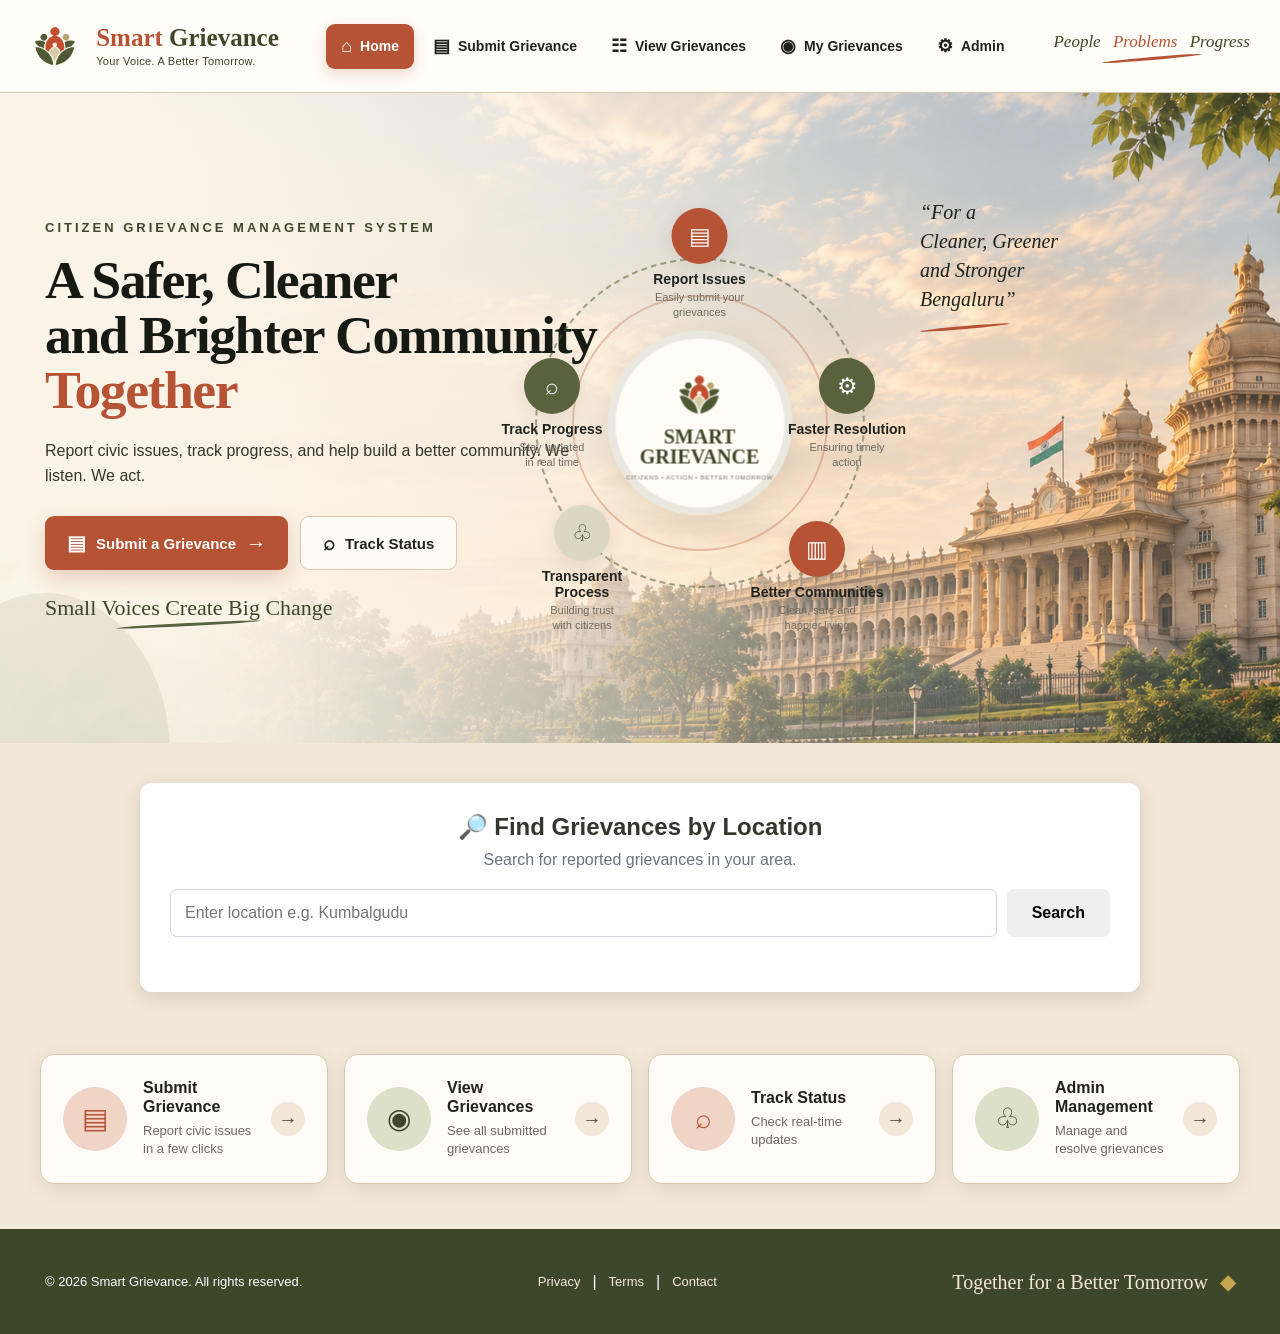
==== commit 0bdbc142: "Merge database home page redesign" ====
--- a/src/main/resources/static/index.html
+++ b/src/main/resources/static/index.html
@@ -2,70 +2,166 @@
 <html lang="en">
 
 <head>
+
     <meta charset="UTF-8">
     <meta name="viewport" content="width=device-width, initial-scale=1.0">
 
     <title>Smart Grievance | Your Voice. A Better Tomorrow.</title>
 
     <link rel="stylesheet" href="style.css">
+
+    <style>
+        /* ================= LOCATION SEARCH ================= */
+        
+        .location-search-section {
+            width: 85%;
+            max-width: 1000px;
+            margin: 40px auto;
+            background: white;
+            padding: 30px;
+            border-radius: 12px;
+            box-shadow: 0 5px 20px rgba(0, 0, 0, 0.12);
+        }
+        
+        .location-search-section h2 {
+            text-align: center;
+            margin-bottom: 10px;
+        }
+        
+        .location-search-section>p {
+            text-align: center;
+            color: #6b7280;
+            margin-bottom: 20px;
+        }
+        
+        .location-search-box {
+            display: flex;
+            gap: 10px;
+        }
+        
+        .location-search-box input {
+            flex: 1;
+            padding: 14px;
+            border: 1px solid #d1d5db;
+            border-radius: 7px;
+            font-size: 16px;
+        }
+        
+        .location-search-box button {
+            padding: 14px 25px;
+            border: none;
+            border-radius: 7px;
+            cursor: pointer;
+            font-size: 16px;
+            font-weight: bold;
+        }
+        
+        #locationResults {
+            margin-top: 25px;
+        }
+        
+        .location-result-card {
+            background: #f8fafc;
+            border-left: 5px solid #1d6fa5;
+            padding: 18px;
+            margin-top: 12px;
+            border-radius: 6px;
+        }
+        
+        .location-result-card h3 {
+            margin-bottom: 8px;
+        }
+        
+        .location-result-card p {
+            margin: 6px 0;
+            color: #374151;
+        }
+        
+        .location-status {
+            display: inline-block;
+            padding: 5px 10px;
+            border-radius: 15px;
+            font-size: 13px;
+            font-weight: bold;
+            background: #fff3cd;
+            color: #856404;
+        }
+        
+        @media (max-width: 768px) {
+            .location-search-box {
+                flex-direction: column;
+            }
+        }
+    </style>
+
 </head>
 
+
 <body>
 
+
     <!-- ================= HEADER ================= -->
 
     <header class="navbar">
 
         <div class="nav-container">
 
-        <a href="index.html" class="brand">
-                
-            <img
-                
-                src="logo-symbol.png"
-                alt="Smart Grievance Logo"
-                class="logo-symbol">
-                
-            <div class="brand-text">
-                    <h1>Smart <span>Grievance</span></h1>
-                    <p>Your Voice. A Better Tomorrow.</p>
-            
-            </div>
-        </a>
+
+            <a href="index.html" class="brand">
+
+                <img src="logo-symbol.png" alt="Smart Grievance Logo" class="logo-symbol">
+
+                <div class="brand-text">
+
+                    <h1>
+                        Smart <span>Grievance</span>
+                    </h1>
+
+                    <p>
+                        Your Voice. A Better Tomorrow.
+                    </p>
+
+                </div>
+
+            </a>
 
 
             <nav class="nav-links">
 
                 <a href="index.html" class="active">
-                    <span class="nav-icon">⌂</span>
-                    Home
+                    <span class="nav-icon">⌂</span> Home
                 </a>
 
                 <a href="submit.html">
-                    <span class="nav-icon">▤</span>
-                    Submit Grievance
+                    <span class="nav-icon">▤</span> Submit Grievance
                 </a>
 
                 <a href="view-grievances.html">
-                    <span class="nav-icon">☷</span>
-                    View Grievances
+                    <span class="nav-icon">☷</span> View Grievances
+                </a>
+
+                <a href="my-grievances.html">
+                    <span class="nav-icon">◉</span> My Grievances
                 </a>
 
                 <a href="admin.html">
-                    <span class="nav-icon">⚙</span>
-                    Admin
+                    <span class="nav-icon">⚙</span> Admin
                 </a>
 
             </nav>
 
 
             <div class="nav-message">
+
                 <span>People</span>
                 <span>Problems</span>
                 <span>Progress</span>
+
                 <div class="message-line"></div>
+
             </div>
 
+
         </div>
 
     </header>
@@ -75,16 +171,19 @@
 
     <main>
 
+
         <section class="hero">
 
             <div class="hero-overlay"></div>
 
+
             <div class="hero-container">
 
 
                 <!-- LEFT SIDE -->
 
                 <div class="hero-content">
+
 
                     <p class="eyebrow">
                         CITIZEN GRIEVANCE MANAGEMENT SYSTEM
@@ -92,42 +191,45 @@
 
 
                     <h2>
-                        A Safer, Cleaner<br>
-                        and Brighter Community
+
+                        A Safer, Cleaner<br> and Brighter Community
+
                         <span>Together</span>
+
                     </h2>
 
 
                     <p class="hero-description">
-                        Report civic issues, track progress, and help build
-                        a better community. We listen. We act.
+
+                        Report civic issues, track progress, and help build a better community. We listen. We act.
+
                     </p>
 
 
                     <div class="hero-buttons">
 
-                        <a
-                            href="submit.html"
-                            class="hero-btn primary-btn">
-
-                            <span class="button-icon">▤</span>
-
-                            Submit a Grievance
-
-                            <span class="arrow">→</span>
+
+                        <a href="submit.html" class="hero-btn primary-btn">
+
+                            <span class="button-icon">
+                                ▤
+                            </span> Submit a Grievance
+
+                            <span class="arrow">
+                                →
+                            </span>
 
                         </a>
 
 
-                        <a
-                            href="view-grievances.html"
-                            class="hero-btn secondary-btn">
-
-                            <span class="search-icon">⌕</span>
-
-                            Track Status
+                        <a href="view-grievances.html" class="hero-btn secondary-btn">
+
+                            <span class="search-icon">
+                                ⌕
+                            </span> Track Status
 
                         </a>
+
 
                     </div>
 
@@ -142,10 +244,10 @@
 
                     </div>
 
+
                 </div>
 
 
-
                 <!-- RIGHT SIDE PROCESS GRAPHIC -->
 
                 <div class="process-area">
@@ -157,20 +259,17 @@
                     <!-- CENTER -->
 
                     <div class="process-center">
-                        
-                        <img
-                           src="logo-symbol.png"
-                           alt="Smart Grievance"
-                           class="process-logo">
-                           
+
+                        <img src="logo-symbol.png" alt="Smart Grievance" class="process-logo">
+
                         <h3>
-                            SMART<br>
-                            GRIEVANCE
+                            SMART<br> GRIEVANCE
                         </h3>
-                        
+
                         <p>
                             CITIZENS • ACTION • BETTER TOMORROW
                         </p>
+
                     </div>
 
 
@@ -182,11 +281,12 @@
                             ▤
                         </div>
 
-                        <h4>Report Issues</h4>
-
-                        <p>
-                            Easily submit your<br>
-                            grievances
+                        <h4>
+                            Report Issues
+                        </h4>
+
+                        <p>
+                            Easily submit your<br> grievances
                         </p>
 
                     </div>
@@ -200,11 +300,12 @@
                             ⌕
                         </div>
 
-                        <h4>Track Progress</h4>
-
-                        <p>
-                            Stay updated<br>
-                            in real time
+                        <h4>
+                            Track Progress
+                        </h4>
+
+                        <p>
+                            Stay updated<br> in real time
                         </p>
 
                     </div>
@@ -218,11 +319,12 @@
                             ⚙
                         </div>
 
-                        <h4>Faster Resolution</h4>
-
-                        <p>
-                            Ensuring timely<br>
-                            action
+                        <h4>
+                            Faster Resolution
+                        </h4>
+
+                        <p>
+                            Ensuring timely<br> action
                         </p>
 
                     </div>
@@ -236,11 +338,12 @@
                             ♧
                         </div>
 
-                        <h4>Transparent<br>Process</h4>
-
-                        <p>
-                            Building trust<br>
-                            with citizens
+                        <h4>
+                            Transparent<br> Process
+                        </h4>
+
+                        <p>
+                            Building trust<br> with citizens
                         </p>
 
                     </div>
@@ -254,14 +357,16 @@
                             ▥
                         </div>
 
-                        <h4>Better Communities</h4>
-
-                        <p>
-                            Clean, safe and<br>
-                            happier living
-                        </p>
-
-                    </div>
+                        <h4>
+                            Better Communities
+                        </h4>
+
+                        <p>
+                            Clean, safe and<br> happier living
+                        </p>
+
+                    </div>
+
 
                 </div>
 
@@ -271,10 +376,7 @@
                 <div class="bengaluru-quote">
 
                     <p>
-                        “For a<br>
-                        Cleaner, Greener<br>
-                        and Stronger<br>
-                        Bengaluru”
+                        “For a<br> Cleaner, Greener<br> and Stronger<br> Bengaluru”
                     </p>
 
                     <div></div>
@@ -287,6 +389,35 @@
         </section>
 
 
+        <!-- ================= LOCATION SEARCH ================= -->
+
+        <section class="location-search-section">
+
+            <h2>
+                🔎 Find Grievances by Location
+            </h2>
+
+            <p>
+                Search for reported grievances in your area.
+            </p>
+
+
+            <div class="location-search-box">
+
+                <input type="text" id="locationInput" placeholder="Enter location e.g. Kumbalgudu">
+
+
+                <button onclick="searchLocation()">
+                    Search
+                </button>
+
+            </div>
+
+
+            <div id="locationResults"></div>
+
+        </section>
+
 
         <!-- ================= FEATURE CARDS ================= -->
 
@@ -297,9 +428,7 @@
 
                 <!-- CARD 1 -->
 
-                <a
-                    href="submit.html"
-                    class="feature-card">
+                <a href="submit.html" class="feature-card">
 
                     <div class="feature-icon terracotta-bg">
                         ▤
@@ -312,8 +441,7 @@
                         </h3>
 
                         <p>
-                            Report civic issues
-                            in a few clicks
+                            Report civic issues in a few clicks
                         </p>
 
                     </div>
@@ -327,9 +455,7 @@
 
                 <!-- CARD 2 -->
 
-                <a
-                    href="view-grievances.html"
-                    class="feature-card">
+                <a href="view-grievances.html" class="feature-card">
 
                     <div class="feature-icon olive-bg">
                         ◉
@@ -342,8 +468,7 @@
                         </h3>
 
                         <p>
-                            See all submitted
-                            grievances
+                            See all submitted grievances
                         </p>
 
                     </div>
@@ -357,9 +482,7 @@
 
                 <!-- CARD 3 -->
 
-                <a
-                    href="view-grievances.html"
-                    class="feature-card">
+                <a href="view-grievances.html" class="feature-card">
 
                     <div class="feature-icon terracotta-bg">
                         ⌕
@@ -372,8 +495,7 @@
                         </h3>
 
                         <p>
-                            Check real-time
-                            updates
+                            Check real-time updates
                         </p>
 
                     </div>
@@ -387,9 +509,7 @@
 
                 <!-- CARD 4 -->
 
-                <a
-                    href="admin.html"
-                    class="feature-card">
+                <a href="admin.html" class="feature-card">
 
                     <div class="feature-icon olive-bg">
                         ♧
@@ -402,8 +522,7 @@
                         </h3>
 
                         <p>
-                            Manage and resolve
-                            grievances
+                            Manage and resolve grievances
                         </p>
 
                     </div>
@@ -419,8 +538,8 @@
 
         </section>
 
+
     </main>
-
 
 
     <!-- ================= FOOTER ================= -->
@@ -470,6 +589,169 @@
     </footer>
 
 
+    <!-- ================= LOCATION SEARCH JAVASCRIPT ================= -->
+
+    <script>
+        function searchLocation() {
+
+            const location =
+                document
+                .getElementById("locationInput")
+                .value
+                .trim();
+
+
+            const results =
+                document.getElementById(
+                    "locationResults"
+                );
+
+
+            if (location === "") {
+
+                results.innerHTML =
+                    "<p style='text-align:center;color:red;'>" +
+                    "Please enter a location." +
+                    "</p>";
+
+                return;
+            }
+
+
+            results.innerHTML =
+                "<p style='text-align:center;'>" +
+                "Searching..." +
+                "</p>";
+
+
+            fetch(
+                "/grievances/location/" +
+                encodeURIComponent(location)
+            )
+
+            .then(response => {
+
+                if (!response.ok) {
+
+                    throw new Error(
+                        "Failed to fetch grievances"
+                    );
+
+                }
+
+                return response.json();
+
+            })
+
+
+            .then(data => {
+
+                results.innerHTML = "";
+
+
+                if (data.length === 0) {
+
+                    results.innerHTML =
+                        "<p style='text-align:center;color:#6b7280;'>" +
+                        "No grievances found for this location." +
+                        "</p>";
+
+                    return;
+                }
+
+
+                data.forEach(grievance => {
+
+
+                    const card =
+                        document.createElement(
+                            "div"
+                        );
+
+
+                    card.className =
+                        "location-result-card";
+
+
+                    card.innerHTML = `
+
+                        <h3>
+                            Grievance #${grievance.id}
+                        </h3>
+
+                        <p>
+                            <strong>Location:</strong>
+                            ${grievance.location || ""}
+                        </p>
+
+                        <p>
+                            <strong>Grievance:</strong>
+                            ${grievance.grievance || ""}
+                        </p>
+
+                        <p>
+                            <strong>Reported by:</strong>
+                            ${grievance.name || ""}
+                        </p>
+
+                        <p>
+                            <strong>Category:</strong>
+                            ${grievance.category || "Unclassified"}
+                        </p>
+
+                        <p>
+                            <strong>Status:</strong>
+
+                            <span class="location-status">
+                                ${grievance.status || "Pending"}
+                            </span>
+
+                        </p>
+
+                    `;
+
+
+                    results.appendChild(card);
+
+                });
+
+            })
+
+
+            .catch(error => {
+
+                console.error(error);
+
+
+                results.innerHTML =
+                    "<p style='text-align:center;color:red;'>" +
+                    "Unable to load grievances. Please try again." +
+                    "</p>";
+
+            });
+
+        }
+
+
+        /* Allow pressing Enter */
+
+        document
+            .getElementById("locationInput")
+            .addEventListener(
+                "keypress",
+                function(event) {
+
+                    if (event.key === "Enter") {
+
+                        searchLocation();
+
+                    }
+
+                }
+            );
+    </script>
+
+
 </body>
 
 </html>
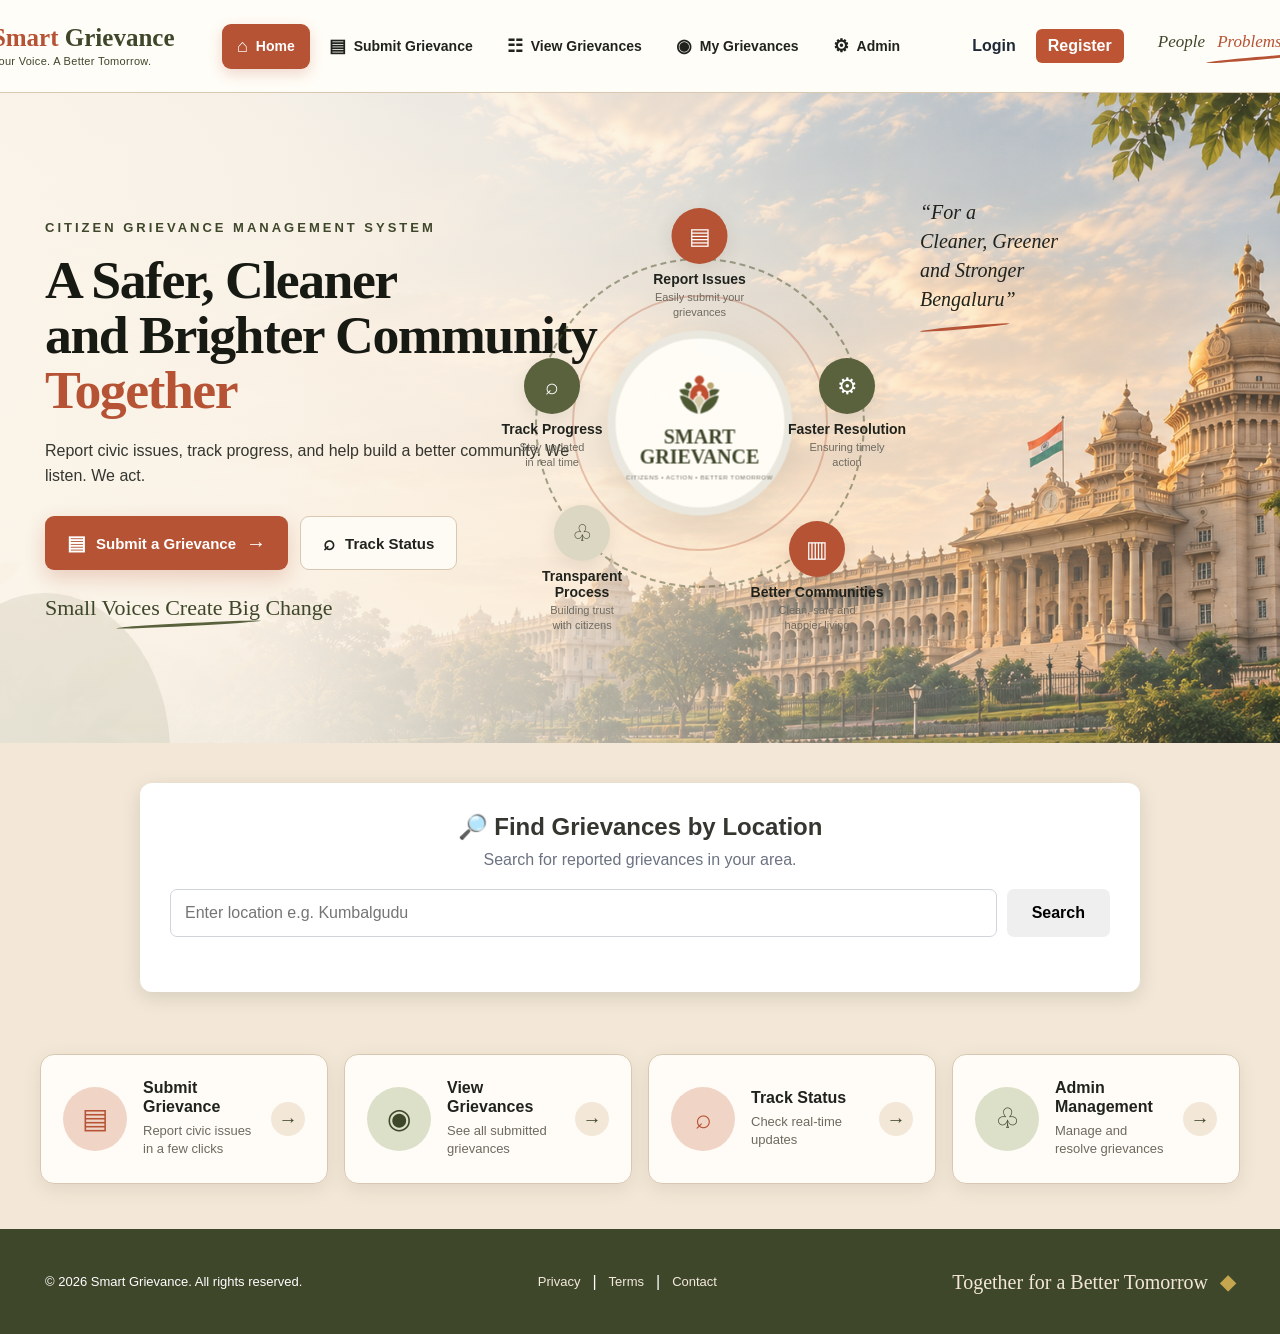
==== commit f836158d: "Complete authentication, notifications and citizen dashboard" ====
--- a/src/main/resources/static/index.html
+++ b/src/main/resources/static/index.html
@@ -4,6 +4,7 @@
 <head>
 
     <meta charset="UTF-8">
+
     <meta name="viewport" content="width=device-width, initial-scale=1.0">
 
     <title>Smart Grievance | Your Voice. A Better Tomorrow.</title>
@@ -86,11 +87,58 @@
             background: #fff3cd;
             color: #856404;
         }
+        /* ================= LOGIN / REGISTER LINKS ================= */
+        
+        .auth-links {
+            display: flex;
+            align-items: center;
+            gap: 8px;
+            margin-left: 15px;
+        }
+        
+        .auth-links a {
+            text-decoration: none;
+            font-weight: 600;
+            padding: 8px 12px;
+            border-radius: 6px;
+            transition: 0.2s;
+        }
+        
+        .login-link {
+            color: #1f2937;
+        }
+        
+        .login-link:hover {
+            background: #f3f4f6;
+        }
+        
+        .register-link {
+            color: white;
+            background: #bd5535;
+        }
+        
+        .register-link:hover {
+            background: #a9472b;
+        }
+        
+        @media (max-width: 1200px) {
+            .auth-links {
+                margin-left: 5px;
+            }
+            .auth-links a {
+                padding: 7px 9px;
+                font-size: 14px;
+            }
+        }
         
         @media (max-width: 768px) {
             .location-search-box {
                 flex-direction: column;
             }
+            .auth-links {
+                margin-top: 10px;
+                justify-content: center;
+            }
         }
     </style>
 
@@ -106,6 +154,8 @@
 
         <div class="nav-container">
 
+
+            <!-- BRAND -->
 
             <a href="index.html" class="brand">
 
@@ -126,35 +176,68 @@
             </a>
 
 
+            <!-- NAVIGATION -->
+
             <nav class="nav-links">
 
                 <a href="index.html" class="active">
                     <span class="nav-icon">⌂</span> Home
                 </a>
 
+
                 <a href="submit.html">
+
                     <span class="nav-icon">▤</span> Submit Grievance
-                </a>
+
+                </a>
+
 
                 <a href="view-grievances.html">
+
                     <span class="nav-icon">☷</span> View Grievances
-                </a>
+
+                </a>
+
 
                 <a href="my-grievances.html">
+
                     <span class="nav-icon">◉</span> My Grievances
-                </a>
+
+                </a>
+
 
                 <a href="admin.html">
+
                     <span class="nav-icon">⚙</span> Admin
+
                 </a>
 
             </nav>
 
 
+            <!-- LOGIN / REGISTER -->
+
+            <div class="auth-links">
+
+                <a href="login.html" class="login-link">
+                    Login
+                </a>
+
+                <a href="register.html" class="register-link">
+                    Register
+                </a>
+
+            </div>
+
+
+            <!-- MESSAGE -->
+
             <div class="nav-message">
 
                 <span>People</span>
+
                 <span>Problems</span>
+
                 <span>Progress</span>
 
                 <div class="message-line"></div>
@@ -186,7 +269,9 @@
 
 
                     <p class="eyebrow">
+
                         CITIZEN GRIEVANCE MANAGEMENT SYSTEM
+
                     </p>
 
 
@@ -194,7 +279,9 @@
 
                         A Safer, Cleaner<br> and Brighter Community
 
-                        <span>Together</span>
+                        <span>
+                            Together
+                        </span>
 
                     </h2>
 
@@ -548,6 +635,7 @@
 
         <div class="footer-container">
 
+
             <p>
                 © 2026 Smart Grievance. All rights reserved.
             </p>
@@ -583,6 +671,7 @@
                 <b>◆</b>
 
             </div>
+
 
         </div>
 
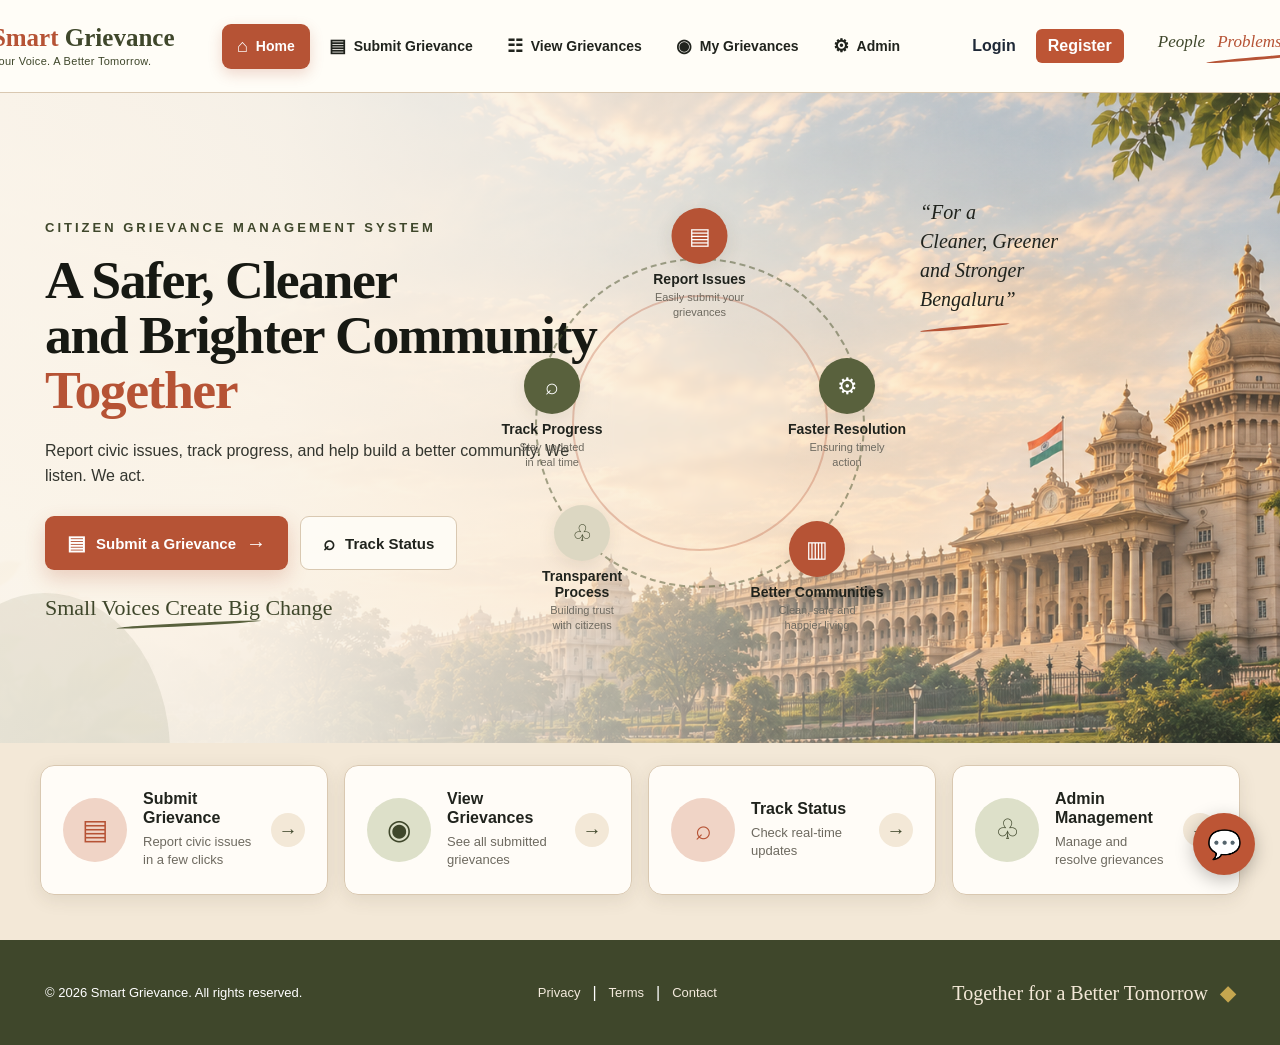
==== commit c570e373: "Update chatbot and login session integration" ====
--- a/src/main/resources/static/index.html
+++ b/src/main/resources/static/index.html
@@ -10,6 +10,8 @@
     <title>Smart Grievance | Your Voice. A Better Tomorrow.</title>
 
     <link rel="stylesheet" href="style.css">
+
+    <link rel="stylesheet" href="chatbot.css">
 
     <style>
         /* ================= LOCATION SEARCH ================= */
@@ -476,36 +478,6 @@
         </section>
 
 
-        <!-- ================= LOCATION SEARCH ================= -->
-
-        <section class="location-search-section">
-
-            <h2>
-                🔎 Find Grievances by Location
-            </h2>
-
-            <p>
-                Search for reported grievances in your area.
-            </p>
-
-
-            <div class="location-search-box">
-
-                <input type="text" id="locationInput" placeholder="Enter location e.g. Kumbalgudu">
-
-
-                <button onclick="searchLocation()">
-                    Search
-                </button>
-
-            </div>
-
-
-            <div id="locationResults"></div>
-
-        </section>
-
-
         <!-- ================= FEATURE CARDS ================= -->
 
         <section class="features">
@@ -676,6 +648,51 @@
         </div>
 
     </footer>
+
+    
+<!-- SmartGrievance Chatbot -->
+<button id="chatbot-toggle"
+        type="button"
+        aria-label="Open SmartGrievance chatbot"
+        aria-expanded="false">
+    💬
+</button>
+
+<section id="chatbot-window"
+         role="dialog"
+         aria-label="SmartGrievance chatbot"
+         aria-hidden="true">
+
+    <div class="chatbot-header">
+        <div>
+            <h3>SmartGrievance Assistant</h3>
+            <small>How can we help you?</small>
+        </div>
+        <button id="chatbot-close"
+                type="button"
+                aria-label="Close chatbot">×</button>
+    </div>
+
+    <div id="chatbot-messages"
+         role="log"
+         aria-live="polite">
+        <div class="chatbot-message bot">
+            Hello! Welcome to SmartGrievance.
+            Ask me about submitting grievances,
+            categories, or tracking complaints.
+        </div>
+    </div>
+
+    <form id="chatbot-form">
+        <input id="chatbot-input"
+               type="text"
+               placeholder="Type your message..."
+               aria-label="Your message"
+               autocomplete="off"
+               required>
+        <button id="chatbot-send" type="submit">Send</button>
+    </form>
+</section>
 
 
     <!-- ================= LOCATION SEARCH JAVASCRIPT ================= -->
@@ -839,8 +856,9 @@
                 }
             );
     </script>
-
+<script src="chatbot.js"></script>
 
 </body>
 
+
 </html>
--- a/src/main/resources/static/chatbot.css
+++ b/src/main/resources/static/chatbot.css
@@ -0,0 +1,138 @@
+
+/* SmartGrievance Chatbot */
+
+#chatbot-toggle {
+    position: fixed;
+    right: 25px;
+    bottom: 25px;
+    width: 62px;
+    height: 62px;
+    border: none;
+    border-radius: 50%;
+    background: #bd5535;
+    color: white;
+    font-size: 28px;
+    cursor: pointer;
+    box-shadow: 0 5px 18px rgba(0, 0, 0, 0.25);
+    z-index: 9999;
+}
+
+#chatbot-toggle:hover {
+    background: #a9472b;
+}
+
+#chatbot-window {
+    position: fixed;
+    right: 25px;
+    bottom: 100px;
+    width: 350px;
+    max-width: calc(100vw - 30px);
+    height: 460px;
+    max-height: calc(100vh - 130px);
+    display: none;
+    flex-direction: column;
+    overflow: hidden;
+    background: #fff;
+    border-radius: 16px;
+    box-shadow: 0 8px 30px rgba(0, 0, 0, 0.2);
+    z-index: 9999;
+    font-family: Arial, sans-serif;
+}
+
+#chatbot-window.open {
+    display: flex;
+}
+
+.chatbot-header {
+    background: #bd5535;
+    color: white;
+    padding: 16px;
+    display: flex;
+    align-items: center;
+    justify-content: space-between;
+}
+
+.chatbot-header h3 {
+    margin: 0;
+    font-size: 17px;
+}
+
+#chatbot-close {
+    background: transparent;
+    color: white;
+    border: none;
+    font-size: 24px;
+    cursor: pointer;
+}
+
+#chatbot-messages {
+    flex: 1;
+    padding: 15px;
+    overflow-y: auto;
+    background: #faf8f5;
+}
+
+.chatbot-message {
+    padding: 10px 12px;
+    margin-bottom: 10px;
+    border-radius: 12px;
+    max-width: 85%;
+    font-size: 14px;
+    line-height: 1.5;
+    overflow-wrap: anywhere;
+}
+
+.chatbot-message.bot {
+    background: #eee8df;
+    color: #292929;
+    margin-right: auto;
+}
+
+.chatbot-message.user {
+    background: #bd5535;
+    color: white;
+    margin-left: auto;
+}
+
+#chatbot-form {
+    display: flex;
+    gap: 8px;
+    padding: 12px;
+    border-top: 1px solid #eee;
+}
+
+#chatbot-input {
+    flex: 1;
+    min-width: 0;
+    padding: 11px;
+    border: 1px solid #ccc;
+    border-radius: 8px;
+    font-size: 14px;
+}
+
+#chatbot-form button {
+    background: #bd5535;
+    color: white;
+    border: none;
+    border-radius: 8px;
+    padding: 0 14px;
+    cursor: pointer;
+}
+
+#chatbot-form button:disabled {
+    opacity: 0.6;
+    cursor: wait;
+}
+
+@media (max-width: 480px) {
+    #chatbot-toggle {
+        right: 15px;
+        bottom: 15px;
+    }
+
+    #chatbot-window {
+        right: 15px;
+        bottom: 88px;
+        width: calc(100vw - 30px);
+    }
+}
